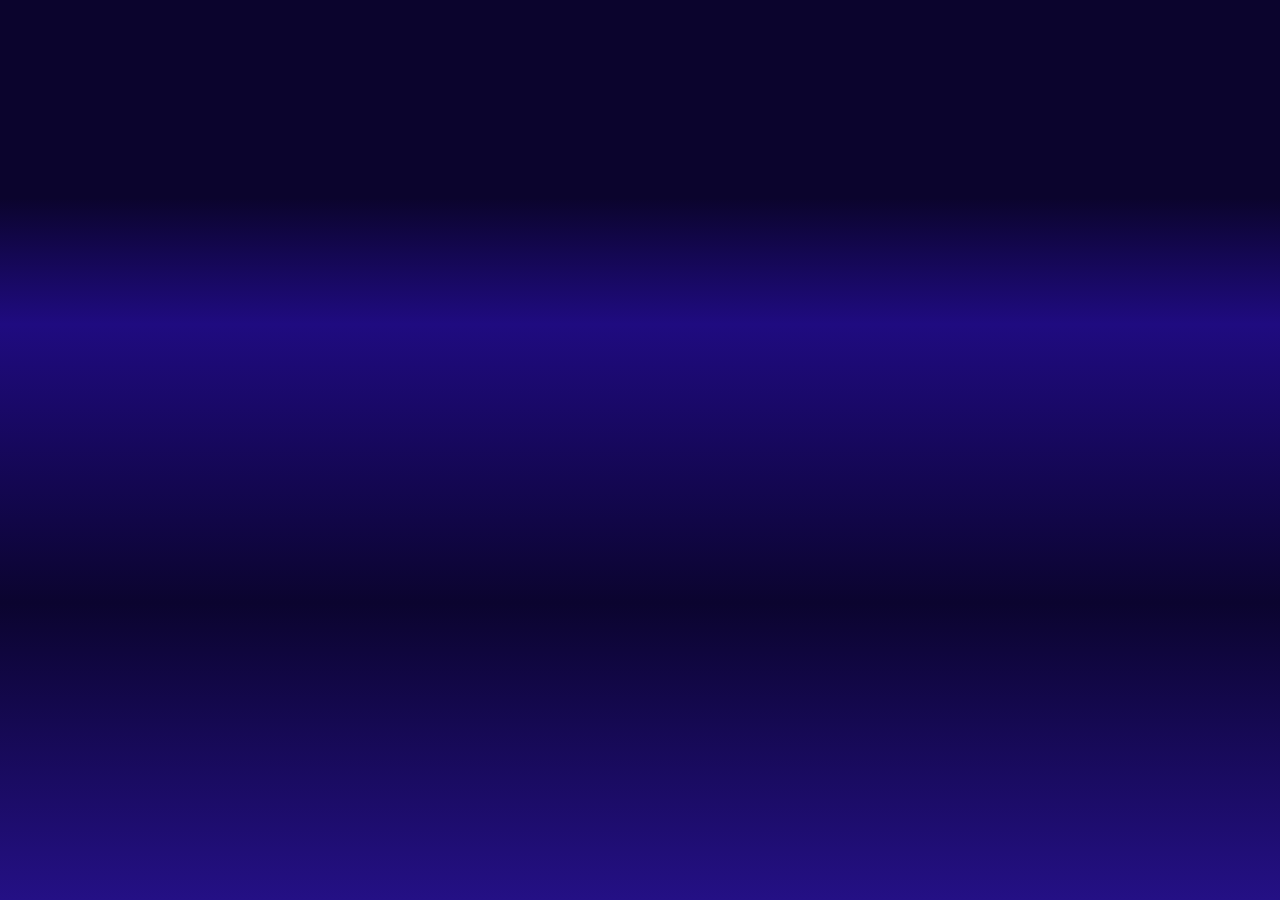
==== legal-notice.html @ b8cb549c "first commit" ====
<!DOCTYPE html>
<html lang="de">
<head>
    <meta charset="UTF-8">
    <meta name="viewport" content="width=device-width, initial-scale=1.0">
    <title>Legal Notice</title>
    <link rel="icon" type="image/x-icon" href="./img/taco.webp">
    <link rel="stylesheet" href="style.css" />
</head>
<body>
    
</body>
</html>
---- style.css ----
* {
    margin: 0;
    box-sizing: border-box;
    scroll-behavior: smooth;
}

button {
    cursor: pointer;
}

body {
    background: linear-gradient(to bottom,
            #0B042D 22%,
            #1F0B80 36%,
            #0B042F 67%,
            #241085 100%);
    min-height: 100vh;
}

.page-container {
    max-width: 1520px;
    margin: 0 auto;
    padding: 0 40px;
}

header {
    margin-top: 20px;
    height: 92px;
    width: 100%;
    display: flex;
    align-items: center;
    font-family: "Roboto Mono", monospace;
    position: relative;
}

.link {
    color: #E15544;
    text-decoration: none;
    font-size: 22px;

}

.logo {
    color: #E15544;
    font-size: 34px;
    display: flex;
    font-family: "Press Start 2P", monospace;
}

.nav-links {
    display: flex;
    gap: 50px;
    margin-left: 60px;
}

.lang-btn {
    color: #E15544;
    border-radius: 6px;
    padding: 4px 10px;
    cursor: pointer;
    display: flex;
    align-items: center;
    gap: 5px;
    flex-shrink: 0;
    margin-left: auto;
    margin-right: 100px;
    font-family: "Roboto Mono", monospace;
    font-size: 18px;
}

.skills-section {
    height: 460px;

}

.skills-grid {
    display: grid;
    grid-template-columns: repeat(6, min-content);
    justify-content: center;
    gap: 50px;
    padding-top: 40px;
}

.skill-item img {
    width: 92px;
    height: 92px;
    object-fit: contain;
}

.headline_skills {
    color: #E15544;
    font-size: 46px;
    padding-top: 10px;
    font-family: "Roboto Mono", monospace;
    margin-left: 100px;
}

.me {
    height: 620px;
    position: relative;
}

.contact_me_tab {
    position: absolute;
    left: 100px;
    top: 140px;
    writing-mode: vertical-rl;
    transform: rotate(180deg);
    color: #E15544;
    text-decoration: none;
    text-transform: uppercase;
    border: 1px solid #3DCFB6;
    padding: 18px 12px;
    font-family: "Roboto Mono", monospace;
    letter-spacing: 4px;
    font-size: 16px;
}

.scroll_arrow {
    position: absolute;
    left: 50%;
    top: 280px;
    transform: translateX(-50%);
    cursor: pointer;
}

.scroll_arrow img {
    width: 22px;
    height: 50px;
    display: block;
}

.me_txt {
    color: #3DCFB6;
    font-size: 40px;
}

.me_text_group {
    position: absolute;
    left: 90px;
    bottom: 30px;
    display: flex;
    flex-direction: column;
    font-family: "Roboto Mono", monospace;
}

h1 {
    color: #3DCFB6;
    font-size: 90px;
}

.felix_png {
    position: absolute;
    right: 50px;
    bottom: 0;
    height: 554px;
    width: 539px;
    object-fit: cover;
    border-radius: 5px;
}


.why_me {
    margin-top: 100px;
    width: 100%;
    display: flex;
    align-items: flex-start;
    justify-content: space-between;
    gap: 60px;
}

.why_me_content {
    max-width: 900px;
    display: flex;
    flex-direction: column;
    align-items: flex-end;
    padding-top: 50px;
    padding-right: 104px;
}

.why_me_headlin {
    color: #E15544;
    font-family: "Roboto Mono", monospace;
    font-size: 62px;
    font-weight: 700;
}

.why_me_txt {
    color: #3DCFB6;
    font-family: "Roboto Mono", monospace;
    font-size: 22px;
    line-height: 1.6;
    margin-top: 20px;
    max-width: 760px;
    text-align: right;
}

.felix_png_about_me {
    height: 420px;
    width: 420px;
    object-fit: cover;
    border-radius: 5px;
}

.i_am_section {
    display: flex;
    align-items: flex-start;
    gap: 60px;
    padding-top: 40px;
    padding-left: 20px;
}

.i_am {
    color: #E15544;
    font-family: "Roboto Mono", monospace;
    font-size: 78px;
    font-weight: bold;
    line-height: 1;
    padding-top: 10px;
    white-space: nowrap;
    flex-shrink: 0;
}

.i_am_items {
    display: grid;
    grid-template-columns: auto auto;
    grid-template-areas:
        "location relocate"
        "arrow-down arrow-up"
        "remote arrow-end";
    column-gap: 40px;
    row-gap: 8px;
    align-items: start;
}

.i_am_location {
    grid-area: location;
    color: #3DCFB6;
    font-family: "Roboto Mono", monospace;
    font-size: 20px;
    display: flex;
    align-items: center;
    gap: 12px;
}

.i_am_location img {
    height: 46px;
    width: auto;
}

.i_am_relocate {
    grid-area: relocate;
    color: #3DCFB6;
    font-family: "Roboto Mono", monospace;
    font-size: 20px;
    display: flex;
    align-items: center;
    gap: 12px;
    padding: 110px 0 0 0;
}

.i_am_relocate img {
    height: 46px;
    width: auto;
}

.i_am_arrow_down {
    grid-area: arrow-down;
}

.i_am_arrow_down img {
    height: 90px;
    width: auto;
    padding: 0 20px 5px 20px;
}

.i_am_arrow_up {
    grid-area: arrow-up;
}

.i_am_arrow_up img {
    height: 90px;
    width: auto;
    padding-left: 150px;
}

.i_am_remote {
    grid-area: remote;
    color: #3DCFB6;
    font-family: "Roboto Mono", monospace;
    font-size: 20px;
    display: flex;
    align-items: center;
    gap: 12px;
}

.i_am_remote img {
    height: 46px;
    width: auto;
    padding: 0 0 0 80px;
}

.i_am_arrow_end {
    grid-area: arrow-end;
}

.i_am_arrow_end img {
    height: 90px;
    width: auto;

}

.let_us_talk_btn {
    height: 64px;
    width: 175px;
    margin-right: -60px;
    margin-top: -50px;
    background-color: #00F4BF;
    border: none;
    font-family: "Roboto Mono", monospace;
    font-size: 18px;
    cursor: pointer;
    transition-duration: 0.4s;
}

.let_us_talk_btn:hover {
    color: #E15544;
}

.headline_myProjects {
    color: #E15544;
    font-size: 46px;
    padding-top: 10px;
    font-family: "Roboto Mono", monospace;
    display: flex;
    justify-content: center;
}

.Pollo_Loco {
    display: grid;
    grid-template-columns: 1fr 1fr;
    margin-top: 100px;
    margin-bottom: 200px;
}

.Pollo_Loco_img {
    width: 650px;
    height: 410px;
}

.headline_elPolloLoco {
    color: #3DCFB6;
    font-family: "Roboto Mono", monospace;
    font-size: 46px;
}

.Project_Languages {
    color: #3DCFB6;
    font-family: "Roboto Mono", monospace;
    font-size: 17px;
    padding: 10px 0 0 0px;
}

.Project_Description {
    color: #3DCFB6;
    font-family: "Roboto Mono", monospace;
    font-size: 17px;
    padding: 10px 0 0 0px;
}

.Github_Button {
    height: 56px;
    width: 135px;
    margin-top: 50px;
    background-color: transparent;
    color: #E15544;
    font-size: 20px;
    border-color: white;
}

.LiveTest_Button {
    height: 56px;
    width: 170px;
    background-color: #00F4BF;
    color: black;
    font-size: 20px;
    border: none;
    margin-left: 20px;
}

.Join_img {
    width: 650px;
    height: 410px;
}

.testimonials {
    margin-bottom: 150px;
}

.headline_testimonials {
    color: #E15544;
    font-family: "Roboto Mono", monospace;
    font-size: 32px;
    font-weight: 700;
}

.testimonials_row {
    display: grid;
    grid-template-columns: auto 1fr 1fr 1fr;
    gap: 60px;
    margin-top: 60px;
}

.testimonials_arrow {
    width: 90px;
    height: auto;
    align-self: start;
}

.testimonial_name {
    color: #E15544;
    font-family: "Roboto Mono", monospace;
    font-size: 30px;
    font-weight: 700;
}

.testimonial_project {
    color: #3DCFB6;
    font-family: "Roboto Mono", monospace;
    font-size: 20px;
    padding-top: 6px;
}

.testimonial_text {
    color: #3DCFB6;
    font-family: "Roboto Mono", monospace;
    font-size: 20px;

}



.headline_contact {
    color: #E15544;
    font-size: 46px;
    font-family: "Roboto Mono", monospace;
}

.contact_arrow {
    height: 38px;
    width: auto;
    margin-left: 24px;
    vertical-align: middle;
}

.contact_information {
    display: grid;
    grid-template-columns: 1fr 1fr auto;
    gap: 40px;
    margin-top: 30px;
}

.contact_left {
    display: flex;
    flex-direction: column;
    gap: 32px;
    max-width: 540px;
}

.contact_right {
    display: flex;
    flex-direction: column;
    gap: 20px;
}

.contact_interest {
    color: #3DCFB6;
    font-family: "Roboto Mono", monospace;
    font-size: 17px;
    text-align: justify;
}

.contact_detail_row {
    display: flex;
    align-items: center;
    gap: 16px;
}

.email {
    color: #3DCFB6;
    font-family: "Roboto Mono", monospace;
    font-size: 17px;
}

.contact_detail_row img {
    height: 24px;
    width: auto;
}

.contact_input_yourMessage {
    background-color: transparent;
    border: 1px solid #00F4BF;
    color: #02F4BF;
    width: 100%;
    height: 155px;
    padding: 12px 16px;
    font-size: 16px;
    font-family: "Roboto Mono", monospace;
    resize: none;
    box-sizing: border-box;
}

.contact_input_name {
    background-color: transparent;
    border: 1px solid #00F4BF;
    color: #02F4BF;
    width: 100%;
    height: 60px;
    padding: 0 16px;
    font-size: 16px;
    font-family: "Roboto Mono", monospace;
    box-sizing: border-box;
}

.contact_input_name::placeholder,
.contact_input_yourMessage::placeholder {
    color: #3DCFB6;
    opacity: 0.7;
}

.checkbox__row {
    display: flex;
    align-items: flex-start;
    gap: 12px;
}

.checkbox {
    accent-color: #E15544;
    background-color: transparent;
    margin-top: 3px;
}

.lable_privacy_policy {
    color: white;
    font-family: "Roboto Mono", monospace;
    font-size: 14px;
}

.contact_Send_btn {
    width: 112px;
    height: 56px;
    align-self: flex-end;
    background-color: transparent;
    color: #b8b8b8;
    border: 1px solid #b8b8b8;
    font-size: 18px;
    font-family: "Roboto Mono", monospace;
    cursor: pointer;
}

.arrow_up {
    align-self: flex-start;
    margin-left: 20px;
}

.arrow_up img {
    height: 60px;
    width: auto;
}

footer {
    width: 100%;
    display: flex;
    justify-content: space-between;
    align-items: center;
    padding: 60px 0px;
    font-family: "Roboto Mono", monospace;
}

.footer_logo {
    display: flex;
    flex-direction: column;
    align-items: center;
    gap: 8px;
}

.footer_logo_subtitle {
    color: #E15544;
    font-size: 12px;
}

.footer_center {
    display: flex;
    flex-direction: column;
    align-items: center;
    gap: 12px;
}

.footer_copyright {
    color: #E15544;
    font-size: 22px;
}

.social_links {
    display: flex;
    align-items: center;
    gap: 20px;
}

.social_links_btn {
    height: 34px;
    width: 34px;
}

.social_links_btn img {
    height: 34px;
    width: 34px;
}

.legal_information {
    display: flex;
    gap: 40px;
}

.legal_information_link {
    text-decoration: none;
    color: #E15544;
    font-family: "Roboto Mono", monospace;
    font-size: 14px;
}

@media (min-width: 1440px) {
    .me {
        height: 90vh;
        min-height: 750px;
    }

    .me_text_group {
        bottom: auto;
        top: 80px;
        left: 100px;
    }

    .contact_me_tab {
        writing-mode: horizontal-tb;
        left: 42%;
        top: 340px;
        transform: translateX(-50%);
        padding: 10px 18px;
    }

    .scroll_arrow {
        left: 42%;
        top: 420px;
        transform: translateX(-50%);
    }

    .felix_png {
        right: 120px;
        height: 62vh;
        width: auto;
        aspect-ratio: 539 / 554;
    }
}

@media (max-width: 1439px) {
    header {
        margin-top: 20px;
        width: 90%;
        display: flex;
        align-items: center;
        font-family: "Roboto Mono", monospace;
        position: relative;
    }

    .link {
        color: #E15544;
        text-decoration: none;
        font-size: 22px;

    }

    .logo {
        color: #E15544;
        font-size: 34px;
        display: flex;
        font-family: "Press Start 2P", monospace;
    }

    .nav-links {
        display: flex;
        gap: 50px;
        margin-left: 60px;
    }

    .lang-btn {
        color: #E15544;
        border-radius: 6px;
        padding: 4px 10px;
        cursor: pointer;
        display: flex;
        align-items: center;
        gap: 5px;
        flex-shrink: 0;
        margin-left: auto;
        margin-right: 100px;
        font-family: "Roboto Mono", monospace;
        font-size: 18px;
    }

    .felix_png {
        position: absolute;
        right: 200px;
        bottom: 40px;
        height: 520px;
        width: 460px;
        object-fit: cover;
        border-radius: 5px;
    }

    h1 {
        color: #3DCFB6;
        font-size: 70px;
    }

    .me_txt {
        color: #3DCFB6;
        font-size: 30px;
    }

    .contact_me_tab {
        letter-spacing: 2px;
        font-size: 12px;
    }

    .scroll_arrow img {
        width: 22px;
        height: 50px;
        display: block;
    }

    .why_me_txt {
        color: #3DCFB6;
        font-family: "Roboto Mono", monospace;
        font-size: 18px;
        line-height: 1.4;
        margin-top: 20px;
        max-width: 760px;
        text-align: right;
        padding-right: 165px;
    }

    .felix_png_about_me {
        height: 360px;
        width: 349px;

    }

    .why_me_headlin {
        color: #E15544;
        font-family: "Roboto Mono", monospace;
        font-size: 50px;
        font-weight: 700;
        margin-right: 160px;
    }

    .i_am {
        color: #E15544;
        font-family: "Roboto Mono", monospace;
        font-size: 50px;
        font-weight: bold;
        line-height: 1;
        padding-top: 10px;
        white-space: nowrap;
        flex-shrink: 0;
    }

    .i_am_remote img,
    .i_am_relocate img,
    .i_am_location img {
        height: 35px;
        width: auto;
    }

    .i_am_location {
        grid-area: location;
        color: #3DCFB6;
        font-family: "Roboto Mono", monospace;
        font-size: 16px;
        display: flex;
        align-items: center;
        gap: 12px;
    }

    .i_am_relocate {
        grid-area: relocate;
        color: #3DCFB6;
        font-family: "Roboto Mono", monospace;
        font-size: 16px;
        display: flex;
        align-items: center;
        gap: 12px;
        padding: 101px 169px 0 0;
    }

    .i_am_remote {
        grid-area: remote;
        color: #3DCFB6;
        font-family: "Roboto Mono", monospace;
        font-size: 16px;
        display: flex;
        align-items: center;
        gap: 12px;
        margin-right: 20px;
    }

    .i_am_arrow_down img {
        height: 70px;
        width: auto;

    }

    .i_am_arrow_up img {
        height: 70px;
        width: auto;
        padding-left: 120px;
    }

    .i_am_arrow_end img {
        height: 60px;
        width: auto;
        margin-bottom: 30px;
    }

    .let_us_talk_btn {
        height: 46px;
        width: 131px;
        margin-right: -60px;
        margin-top: -48px;
        background-color: #00F4BF;
        border: none;
        font-family: "Roboto Mono", monospace;
        font-size: 14px;
        cursor: pointer;
        transition-duration: 0.4s;
    }

    .let_us_talk_btn {
        height: 46px;
        width: 131px;
        margin-right: 95px;
        margin-top: -26px;
        background-color: #00F4BF;
        border: none;
        font-family: "Roboto Mono", monospace;
        font-size: 14px;
        cursor: pointer;
        transition-duration: 0.4s;
    }

    .i_am_items {
        display: grid;
        grid-template-columns: auto auto;
        grid-template-areas: "location relocate" "arrow-down arrow-up" "remote arrow-end";
        column-gap: 4px;
        row-gap: 0px;
        align-items: start;
    }

    .skills-grid {
        display: grid;
        grid-template-columns: repeat(6, min-content);
        justify-content: center;
        gap: 38px;
        padding-top: 40px;
    }

    .Join_img,
    .Pollo_Loco_img {
        width: 580px;
        height: 370px;
    }

    .headline_elPolloLoco {
        color: #3DCFB6;
        font-family: "Roboto Mono", monospace;
        font-size: 37px;
    }

    .Project_Languages {
        color: #3DCFB6;
        font-family: "Roboto Mono", monospace;
        font-size: 15px;
        padding: 10px 0 0 0px;
    }

    .Project_Description {
        color: #3DCFB6;
        font-family: "Roboto Mono", monospace;
        font-size: 14px;
        padding: 10px 0 0 0px;
    }

    .Github_Button {
        height: 44px;
        width: 100px;
        margin-top: 50px;
        background-color: transparent;
        color: #E15544;
        font-size: 14px;
        border-color: white;
    }

    .LiveTest_Button {
        height: 44px;
        width: 100px;
        background-color: #00F4BF;
        color: black;
        font-size: 14px;
        border: none;
        margin-left: 20px;
    }

    .headline_testimonials {
        font-size: 29px;

    }

    .testimonials_arrow {
        width: 60px;
    }

    .testimonial_name {
        font-size: 25px;
    }

    .testimonial_project {
        font-size: 16px;
    }

    .testimonial_text {
        font-size: 15px;
    }

    .testimonials_row {
        margin-right: 95px;
        gap: 15px;
    }

}

@media (max-width: 1360px) {
    .felix_png_about_me {
        width: clamp(240px, 27vw, 349px);
        height: auto;
        aspect-ratio: 349 / 360;
    }

    .why_me {
        gap: 40px;
    }

    .why_me_content {
        padding-right: 40px;
    }

    .why_me_headlin {
        margin-right: 0;
        font-size: 44px;
    }

    .why_me_txt {
        padding-right: 0;
        max-width: 560px;
    }

    .i_am {
        font-size: 40px;
    }

    .i_am_section {
        gap: 30px;
        padding-left: 0;
    }

    .i_am_relocate {
        padding: 80px 0 0 0;
    }

    .i_am_arrow_up img {
        padding-left: 60px;
    }

    .i_am_remote img {
        padding: 0 0 0 40px;
    }

    .let_us_talk_btn {
        margin-right: 0;
    }
}

@media (max-width: 1100px) {
    header {
        width: 100%;
    }

    .logo {
        font-size: 26px;
    }

    .link {
        font-size: 18px;
        white-space: nowrap;
    }

    .nav-links {
        gap: 24px;
        margin-left: 30px;
    }

    .lang-btn {
        margin-right: 0;
    }

    .me_text_group {
        left: 40px;
    }

    h1 {
        font-size: 48px;
    }

    .me_txt {
        font-size: 24px;
    }

    .felix_png {
        right: 40px;
        width: clamp(280px, 40vw, 440px);
        height: auto;
        aspect-ratio: 460 / 520;
    }

    .Pollo_Loco {
        grid-template-columns: minmax(0, 1fr) minmax(0, 1fr);
        column-gap: 30px;
        align-items: center;
    }

    .Join_img,
    .Pollo_Loco_img {
        width: 100%;
        max-width: 580px;
        height: auto;
        aspect-ratio: 580 / 370;
        object-fit: cover;
    }

    .Project_Description br {
        display: none;
    }
}

@media (max-width: 980px) {
    .why_me {
        flex-direction: column;
        align-items: center;
        gap: 50px;
    }

    .why_me_content {
        max-width: 100%;
        align-items: center;
        padding-right: 0;
    }

    .why_me_txt {
        text-align: center;
    }

    .let_us_talk_btn {
        margin-top: 10px;
        margin-right: 0;
    }
}

.burger_btn {
    display: none;
    flex-direction: column;
    gap: 7px;
    background: none;
    border: none;
    padding: 8px;
    cursor: pointer;
}

.burger_btn span {
    display: block;
    width: 34px;
    height: 3px;
    background-color: #E15544;
}

.mobile_menu {
    display: none;
    position: fixed;
    inset: 0;
    z-index: 100;
    background: linear-gradient(to bottom, #0B042D, #241085);
    flex-direction: column;
    align-items: center;
    justify-content: center;
}

.mobile_menu.open {
    display: flex;
}

.mobile_menu_close {
    position: absolute;
    top: 20px;
    right: 24px;
    background: none;
    border: none;
    color: #E15544;
    font-size: 52px;
    font-weight: 100;
    line-height: 1;
    font-family: "Roboto Mono", monospace;
    cursor: pointer;
}

.mobile_nav_links {
    display: flex;
    flex-direction: column;
    align-items: center;
    gap: 48px;
    font-family: "Roboto Mono", monospace;
}

.mobile_link {
    color: #E15544;
    text-decoration: none;
    font-size: 24px;
}

.mobile_lang {
    margin: 0;
    font-size: 22px;
}

@media (min-width: 769px) {
    .mobile_menu.open {
        display: none;
    }
}

@media (max-width: 768px) {
    .page-container {
        padding: 0 20px;
    }

    header {
        width: 100%;
        height: 64px;
        margin-top: 10px;
        justify-content: space-between;
    }

    .logo {
        font-size: 26px;
    }

    .nav-links,
    header .lang-btn {
        display: none;
    }

    .burger_btn {
        display: flex;
    }

    .me {
        height: auto;
        display: flex;
        flex-direction: column;
        align-items: center;
        padding-top: 10px;
    }

    .contact_me_tab,
    .scroll_arrow {
        display: none;
    }

    .felix_png {
        order: -1;
        position: static;
        width: 100%;
        max-width: 380px;
        height: auto;
    }

    .me_text_group {
        position: static;
        align-items: center;
        text-align: center;
        margin-top: 28px;
    }

    .me_txt {
        font-size: 22px;
        text-transform: uppercase;
        letter-spacing: 2px;
    }

    h1 {
        font-size: 42px;
    }

    .why_me {
        margin-top: 70px;
        flex-direction: column;
        gap: 0;
    }

    .felix_png_about_me {
        display: none;
    }

    .why_me_content {
        max-width: 100%;
        align-items: center;
        padding: 0;
    }

    .why_me_headlin {
        margin: 0;
        font-size: 34px;
    }

    .why_me_txt {
        font-size: 15px;
        text-align: center;
        padding: 0;
        margin-top: 16px;
    }

    .i_am_section {
        flex-direction: column;
        align-items: center;
        gap: 28px;
        padding: 115px 0 0 0;
        position: relative;
        width: 100%;
    }

    .i_am {
        font-size: 30px;
        padding: 0;
    }

    .i_am_items {
        display: flex;
        flex-direction: column;
        align-items: center;
        gap: 28px;
    }

    .i_am_items br {
        display: none;
    }

    .i_am_arrow_up {
        display: none;
    }

    .i_am_arrow_down {
        position: absolute;
        top: 0;
        left: 5%;
    }

    .i_am_arrow_down img {
        height: 75px;
        padding: 0;
    }

    .i_am_location,
    .i_am_relocate,
    .i_am_remote {
        font-size: 16px;
        padding: 0;
        margin: 0;
    }

    .i_am_remote img {
        padding: 0;
    }

    .i_am_arrow_end {
        position: absolute;
        right: 8%;
        bottom: -95px;
    }

    .i_am_arrow_end img {
        height: 65px;
        transform: scaleY(-1);
    }

    .let_us_talk_btn {
        margin: 125px 0 0 0;
        height: 54px;
        width: 160px;
        font-size: 16px;
    }

    .skills-section {
        height: auto;
        padding: 40px 0 20px 0;
    }

    .headline_skills {
        margin-left: 0;
        text-align: center;
        font-size: 34px;
    }

    .skills-grid {
        grid-template-columns: repeat(3, min-content);
        gap: 30px;
        padding-top: 32px;
    }

    .skill-item img {
        width: 76px;
        height: 76px;
    }

    .headline_myProjects {
        font-size: 34px;
        padding-top: 40px;
    }

    .Pollo_Loco {
        display: flex;
        flex-direction: column;
        align-items: center;
        text-align: center;
        margin-top: 60px;
        margin-bottom: 80px;
    }

    .Pollo_Loco>div,
    .Join_Info {
        display: contents;
    }

    .headline_elPolloLoco {
        order: 1;
        font-size: 30px;
    }

    .Project_Languages {
        order: 2;
        font-size: 15px;
    }

    .Project_Description {
        order: 3;
        font-size: 14px;
    }

    .Project_Description br {
        display: none;
    }

    .Pollo_Loco_img,
    .Join_img {
        order: 4;
        width: 100%;
        height: auto;
        margin-top: 24px;
    }

    .project_buttons {
        order: 5;
        display: flex;
        justify-content: center;
        gap: 20px;
        margin-top: 28px;
    }

    .Github_Button {
        margin-top: 0;
    }

    .LiveTest_Button {
        margin-left: 0;
    }

    .testimonials {
        margin-bottom: 100px;
    }

    .headline_testimonials {
        font-size: 22px;
        text-align: center;
    }

    .testimonials_row {
        display: flex;
        overflow-x: auto;
        gap: 20px;
        margin-top: 40px;
        padding-bottom: 16px;
    }

    .testimonials_arrow {
        display: none;
    }

    .testimonial {
        flex: 0 0 auto;
        width: 260px;
        border: 1px solid #E15544;
        border-radius: 4px;
        padding: 20px 16px;
        text-align: center;
    }

    .testimonial_name {
        font-size: 22px;
    }

    .testimonial_project {
        font-size: 16px;
    }

    .testimonial_text {
        font-size: 15px;
        padding-top: 12px;
    }

    .headline_contact {
        display: block;
        text-align: center;
        font-size: 34px;
    }

    .contact_arrow {
        display: none;
    }

    .contact_information {
        display: flex;
        flex-direction: column;
        gap: 24px;
        margin-top: 24px;
    }

    .contact_left,
    .contact_right {
        display: contents;
    }

    .contact_interest {
        order: 1;
        text-align: center;
    }

    .contact_input_name {
        order: 2;
    }

    .contact_input_yourMessage {
        order: 3;
    }

    .checkbox__row {
        order: 4;
        justify-content: center;
    }

    .contact_Send_btn {
        order: 5;
        align-self: center;
    }

    .arrow_up {
        order: 6;
        align-self: flex-end;
        margin-left: 0;
    }

    .contact_detail_row {
        order: 7;
        flex-direction: column;
        gap: 10px;
    }

    footer {
        flex-direction: column;
        gap: 36px;
        padding: 20px 0 50px 0;
    }

    .social_links {
        order: 1;
    }

    .footer_logo {
        order: 2;
    }

    .footer_center {
        order: 3;
    }

    .footer_copyright {
        font-size: 18px;
    }

    .legal_information {
        flex-direction: column;
        align-items: center;
        gap: 10px;
    }
}
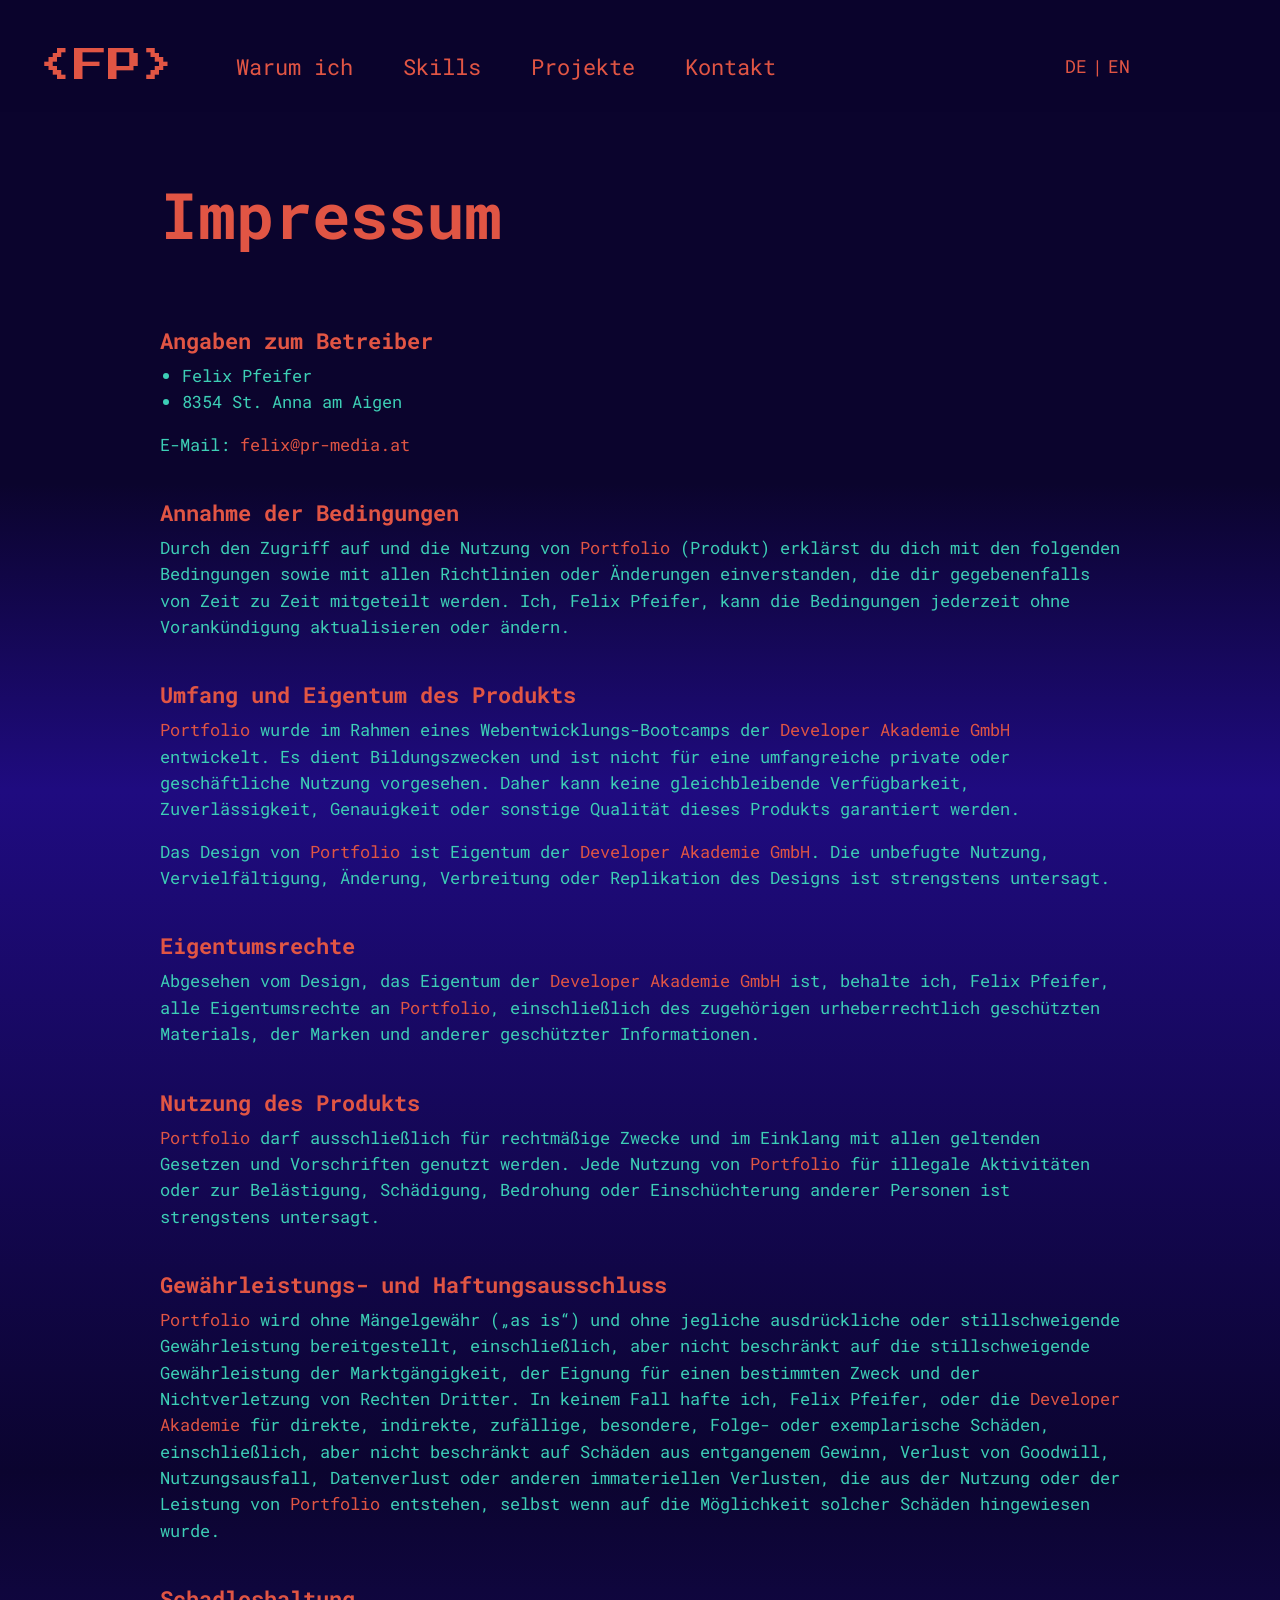
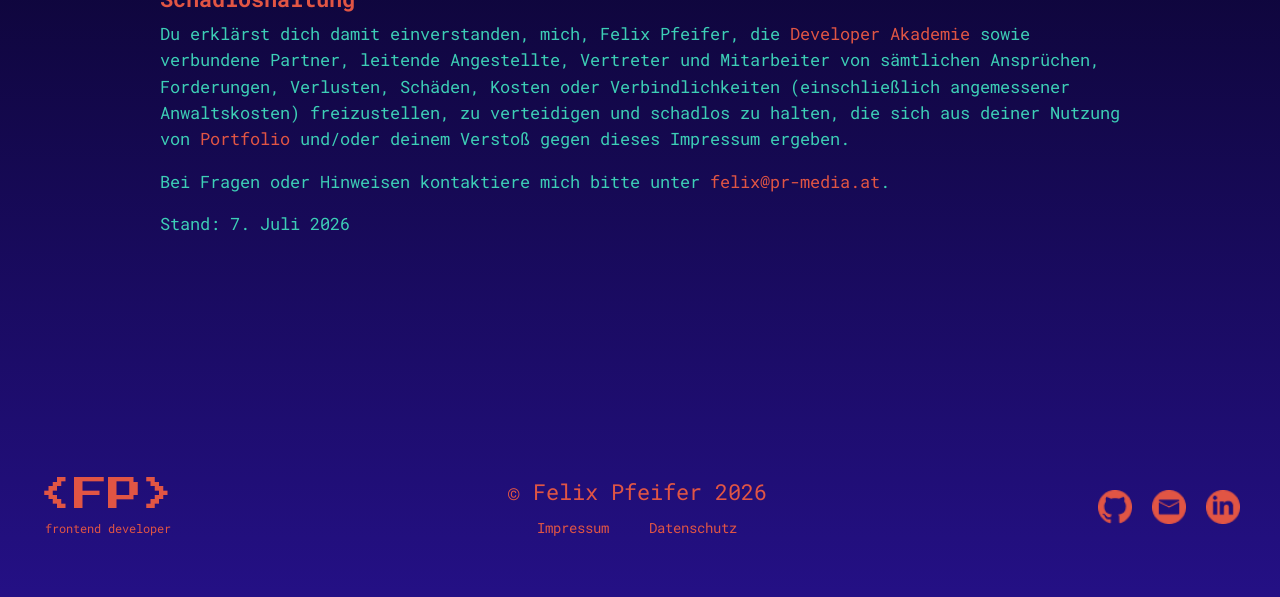
==== commit 80250c23: "Add legal notice and privacy policy content; update images and enhance styling" ====
--- a/legal-notice.html
+++ b/legal-notice.html
@@ -1,13 +1,168 @@
-<!DOCTYPE html>
+<!doctype html>
 <html lang="de">
+
 <head>
-    <meta charset="UTF-8">
-    <meta name="viewport" content="width=device-width, initial-scale=1.0">
-    <title>Legal Notice</title>
-    <link rel="icon" type="image/x-icon" href="./img/taco.webp">
+    <meta charset="UTF-8" />
+    <meta name="viewport" content="width=device-width, initial-scale=1.0" />
+    <title>Felix Pfeifer</title>
+    <link rel="icon" type="image/x-icon" href="./images/Favicon.png" />
     <link rel="stylesheet" href="style.css" />
+    <link rel="preconnect" href="https://fonts.googleapis.com" />
+    <link rel="preconnect" href="https://fonts.gstatic.com" crossorigin />
+    <link
+        href="https://fonts.googleapis.com/css2?family=Archivo:ital,wght@0,100..900;1,100..900&family=Changa+One:ital@0;1&family=Inter:ital,opsz,wght@0,14..32,100..900;1,14..32,100..900&family=Open+Sans:ital,wght@0,300..800;1,300..800&family=Press+Start+2P&family=Raleway:ital,wght@0,100..900;1,100..900&family=Roboto+Mono:ital,wght@0,100..700;1,100..700&display=swap"
+        rel="stylesheet" />
+    <link href="https://fonts.googleapis.com/css2?family=Silkscreen&display=swap" rel="stylesheet" />
 </head>
 <body>
-    
+    <div class="page-container">
+        <header>
+        <div class="logo">
+            <span class="logo-bracket">&lt;</span>FP<span class="logo-bracket">&gt;</span>
+        </div>
+        <nav class="nav-links">
+            <a class="link" href="./index.html#why-me" data-i18n="nav.whyme">Warum ich</a>
+            <a class="link" href="./index.html#skills" data-i18n="nav.skills">Skills</a>
+            <a class="link" href="./index.html#projects" data-i18n="nav.projects">Projekte</a>
+            <a class="link" href="./index.html#contact" data-i18n="nav.contact">Kontakt</a>
+        </nav>
+        <div class="lang-btn" id="langToggle">
+            <span class="lang-opt lang-active" data-lang="de" onclick="window.setLang('de')">DE</span>
+            <span class="lang-sep">|</span>
+            <span class="lang-opt" data-lang="en" onclick="window.setLang('en')">EN</span>
+        </div>
+        <button class="burger_btn" id="burgerBtn" aria-label="Menü öffnen">
+            <span></span>
+            <span></span>
+            <span></span>
+        </button>
+    </header>
+
+    <div class="mobile_menu" id="mobileMenu">
+        <button class="mobile_menu_close" id="mobileMenuClose" aria-label="Menü schließen">&times;</button>
+        <nav class="mobile_nav_links">
+            <a class="mobile_link" href="./index.html#why-me" data-i18n="nav.whyme">Warum ich</a>
+            <a class="mobile_link" href="./index.html#skills" data-i18n="nav.skills">Skills</a>
+            <a class="mobile_link" href="./index.html#projects" data-i18n="nav.projects">Projekte</a>
+            <a class="mobile_link" href="./index.html#contact" data-i18n="nav.contact">Kontakt</a>
+            <div class="lang-btn mobile_lang">
+                <span class="lang-opt lang-active" data-lang="de" onclick="window.setLang('de')">DE</span>
+                <span class="lang-sep">|</span>
+                <span class="lang-opt" data-lang="en" onclick="window.setLang('en')">EN</span>
+            </div>
+        </nav>
+    </div>
+
+    <a class="back_arrow" href="./index.html" aria-label="Zurück zur Startseite">
+        <img src="./images/Arrow Back.png" alt="Zurück" />
+    </a>
+
+    <main class="legal_page">
+        <h1 class="legal_headline" data-i18n="legal.title">Impressum</h1>
+
+        <section class="legal_section">
+            <h2 data-i18n="legal.imprint.title">Angaben zum Betreiber</h2>
+            <ul class="legal_list">
+                <li>Felix Pfeifer</li>
+                <li>8354 St. Anna am Aigen</li>
+            </ul>
+            <p>E-Mail: <a href="mailto:felix@pr-media.at">felix@pr-media.at</a></p>
+        </section>
+
+        <section class="legal_section">
+            <h2 data-i18n="legal.acceptance.title">Annahme der Bedingungen</h2>
+            <p data-i18n-html="legal.acceptance.text">Durch den Zugriff auf und die Nutzung von
+                <span class="legal_highlight">Portfolio</span> (Produkt) erklärst du dich mit den folgenden
+                Bedingungen sowie mit allen Richtlinien oder Änderungen einverstanden, die dir gegebenenfalls
+                von Zeit zu Zeit mitgeteilt werden. Ich, Felix Pfeifer, kann die Bedingungen jederzeit ohne
+                Vorankündigung aktualisieren oder ändern.</p>
+        </section>
+
+        <section class="legal_section">
+            <h2 data-i18n="legal.scope.title">Umfang und Eigentum des Produkts</h2>
+            <p data-i18n-html="legal.scope.text1"><span class="legal_highlight">Portfolio</span> wurde im Rahmen
+                eines Webentwicklungs-Bootcamps der <span class="legal_highlight">Developer Akademie GmbH</span>
+                entwickelt. Es dient Bildungszwecken und ist nicht für eine umfangreiche private oder
+                geschäftliche Nutzung vorgesehen. Daher kann keine gleichbleibende Verfügbarkeit,
+                Zuverlässigkeit, Genauigkeit oder sonstige Qualität dieses Produkts garantiert werden.</p>
+            <p data-i18n-html="legal.scope.text2">Das Design von <span class="legal_highlight">Portfolio</span>
+                ist Eigentum der <span class="legal_highlight">Developer Akademie GmbH</span>. Die unbefugte
+                Nutzung, Vervielfältigung, Änderung, Verbreitung oder Replikation des Designs ist strengstens
+                untersagt.</p>
+        </section>
+
+        <section class="legal_section">
+            <h2 data-i18n="legal.rights.title">Eigentumsrechte</h2>
+            <p data-i18n-html="legal.rights.text">Abgesehen vom Design, das Eigentum der
+                <span class="legal_highlight">Developer Akademie GmbH</span> ist, behalte ich, Felix Pfeifer,
+                alle Eigentumsrechte an <span class="legal_highlight">Portfolio</span>, einschließlich des
+                zugehörigen urheberrechtlich geschützten Materials, der Marken und anderer geschützter
+                Informationen.</p>
+        </section>
+
+        <section class="legal_section">
+            <h2 data-i18n="legal.use.title">Nutzung des Produkts</h2>
+            <p data-i18n-html="legal.use.text"><span class="legal_highlight">Portfolio</span> darf ausschließlich
+                für rechtmäßige Zwecke und im Einklang mit allen geltenden Gesetzen und Vorschriften genutzt
+                werden. Jede Nutzung von <span class="legal_highlight">Portfolio</span> für illegale Aktivitäten
+                oder zur Belästigung, Schädigung, Bedrohung oder Einschüchterung anderer Personen ist
+                strengstens untersagt.</p>
+        </section>
+
+        <section class="legal_section">
+            <h2 data-i18n="legal.disclaimer.title">Gewährleistungs- und Haftungsausschluss</h2>
+            <p data-i18n-html="legal.disclaimer.text"><span class="legal_highlight">Portfolio</span> wird ohne
+                Mängelgewähr („as is“) und ohne jegliche ausdrückliche oder stillschweigende Gewährleistung
+                bereitgestellt, einschließlich, aber nicht beschränkt auf die stillschweigende Gewährleistung
+                der Marktgängigkeit, der Eignung für einen bestimmten Zweck und der Nichtverletzung von Rechten
+                Dritter. In keinem Fall hafte ich, Felix Pfeifer, oder die
+                <span class="legal_highlight">Developer Akademie</span> für direkte, indirekte, zufällige,
+                besondere, Folge- oder exemplarische Schäden, einschließlich, aber nicht beschränkt auf Schäden
+                aus entgangenem Gewinn, Verlust von Goodwill, Nutzungsausfall, Datenverlust oder anderen
+                immateriellen Verlusten, die aus der Nutzung oder der Leistung von
+                <span class="legal_highlight">Portfolio</span> entstehen, selbst wenn auf die Möglichkeit
+                solcher Schäden hingewiesen wurde.</p>
+        </section>
+
+        <section class="legal_section">
+            <h2 data-i18n="legal.indemnity.title">Schadloshaltung</h2>
+            <p data-i18n-html="legal.indemnity.text">Du erklärst dich damit einverstanden, mich, Felix Pfeifer,
+                die <span class="legal_highlight">Developer Akademie</span> sowie verbundene Partner, leitende
+                Angestellte, Vertreter und Mitarbeiter von sämtlichen Ansprüchen, Forderungen, Verlusten,
+                Schäden, Kosten oder Verbindlichkeiten (einschließlich angemessener Anwaltskosten) freizustellen,
+                zu verteidigen und schadlos zu halten, die sich aus deiner Nutzung von
+                <span class="legal_highlight">Portfolio</span> und/oder deinem Verstoß gegen dieses Impressum
+                ergeben.</p>
+            <p data-i18n-html="legal.contact.text">Bei Fragen oder Hinweisen kontaktiere mich bitte unter
+                <a href="mailto:felix@pr-media.at">felix@pr-media.at</a>.</p>
+            <p data-i18n="legal.date">Stand: 7. Juli 2026</p>
+        </section>
+    </main>
+
+    <footer>
+        <div class="footer_logo">
+            <div class="logo">
+                <span class="logo-bracket">&lt;</span>FP<span class="logo-bracket">&gt;</span>
+            </div>
+            <span class="footer_logo_subtitle">frontend developer</span>
+        </div>
+
+        <div class="footer_center">
+            <span class="footer_copyright">&copy; Felix Pfeifer 2026</span>
+            <div class="legal_information">
+                <a class="legal_information_link" href="./legal-notice.html" data-i18n="footer.legal">Legal notice</a>
+                <a class="legal_information_link" href="./privacy-policy.html" data-i18n="footer.privacy">privacy policy</a>
+            </div>
+        </div>
+
+        <div class="social_links">
+            <a class="social_links_btn" href="https://github.com/PfeiferFelix" target="_blank"><img src="./images/Github button.png" alt="GitHub" /></a>
+            <a class="social_links_btn" href="mailto:felix@pr-media.at"><img src="./images/Email button.png" alt="E-Mail" /></a>
+            <a class="social_links_btn" href="https://www.linkedin.com/feed/" target="_blank"><img src="./images/Linkedin button.png" alt="LinkedIn" /></a>
+        </div>
+    </footer>
+    </div>
+    <script src="i18n.js"></script>
+    <script src="script.js"></script>
 </body>
 </html>
--- a/style.css
+++ b/style.css
@@ -8,7 +8,12 @@
     cursor: pointer;
 }
 
+html {
+    scroll-padding-top: 120px;
+}
+
 body {
+    overflow-x: clip;
     background: linear-gradient(to bottom,
             #0B042D 22%,
             #1F0B80 36%,
@@ -24,13 +29,29 @@
 }
 
 header {
-    margin-top: 20px;
-    height: 92px;
+    position: sticky;
+    top: 0;
+    z-index: 50;
+    padding-top: 20px;
+    height: 112px;
     width: 100%;
     display: flex;
     align-items: center;
     font-family: "Roboto Mono", monospace;
-    position: relative;
+}
+
+header::before {
+    content: "";
+    position: absolute;
+    top: 0;
+    bottom: 0;
+    left: 50%;
+    transform: translateX(-50%);
+    width: 100vw;
+    background: rgba(11, 4, 45, 0.9);
+    backdrop-filter: blur(8px);
+    -webkit-backdrop-filter: blur(8px);
+    z-index: -1;
 }
 
 .link {
@@ -665,12 +686,7 @@
 
 @media (max-width: 1439px) {
     header {
-        margin-top: 20px;
-        width: 90%;
-        display: flex;
-        align-items: center;
-        font-family: "Roboto Mono", monospace;
-        position: relative;
+        width: 100%;
     }
 
     .link {
@@ -1157,14 +1173,18 @@
 }
 
 @media (max-width: 768px) {
+    html {
+        scroll-padding-top: 84px;
+    }
+
     .page-container {
         padding: 0 20px;
     }
 
     header {
         width: 100%;
-        height: 64px;
-        margin-top: 10px;
+        height: 74px;
+        padding-top: 10px;
         justify-content: space-between;
     }
 
@@ -1413,6 +1433,7 @@
     .testimonials_row {
         display: flex;
         overflow-x: auto;
+        margin-right: 0;
         gap: 20px;
         margin-top: 40px;
         padding-bottom: 16px;
@@ -1528,4 +1549,72 @@
         align-items: center;
         gap: 10px;
     }
-}+}
+.legal_page {
+    max-width: 1000px;
+    margin: 0 auto;
+    padding: 60px 20px 140px 20px;
+    font-family: "Roboto Mono", monospace;
+    color: #3DCFB6;
+}
+
+.legal_headline {
+    color: #E15544;
+    font-size: 64px;
+    margin-bottom: 70px;
+}
+
+.legal_section {
+    margin-bottom: 40px;
+}
+
+.legal_section h2 {
+    color: #E15544;
+    font-size: 22px;
+    margin-bottom: 8px;
+}
+
+.legal_section p {
+    font-size: 17px;
+    line-height: 1.55;
+    margin-bottom: 16px;
+}
+
+.legal_list {
+    list-style: disc;
+    padding-left: 22px;
+    margin-bottom: 16px;
+    font-size: 17px;
+    line-height: 1.55;
+}
+
+.legal_highlight {
+    color: #E15544;
+}
+
+.legal_page a {
+    color: #E15544;
+    text-decoration: none;
+}
+
+.back_arrow {
+    display: none;
+}
+
+@media (max-width: 768px) {
+    .legal_headline {
+        font-size: 40px;
+        margin-bottom: 40px;
+    }
+
+    .back_arrow {
+        display: flex;
+        justify-content: flex-end;
+        padding: 32px 8px 0 0;
+    }
+
+    .back_arrow img {
+        width: 48px;
+        height: auto;
+    }
+}
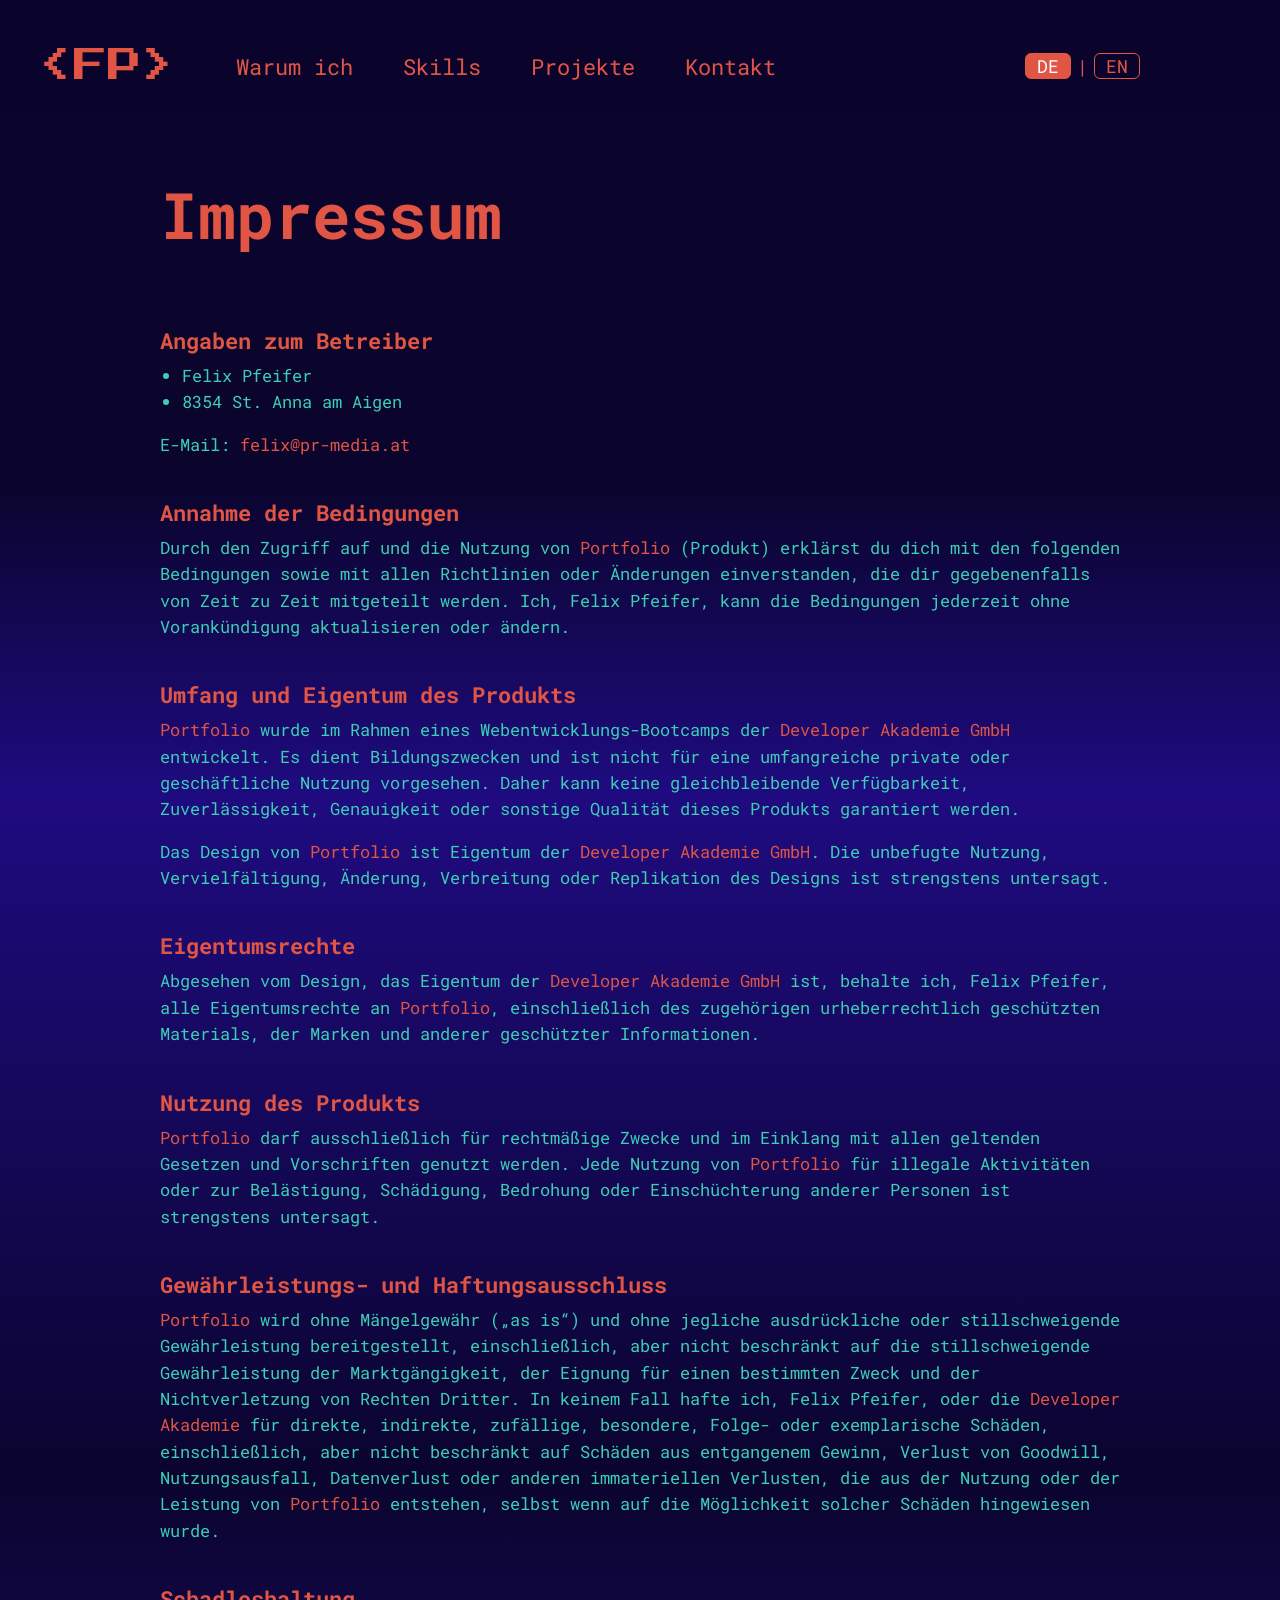
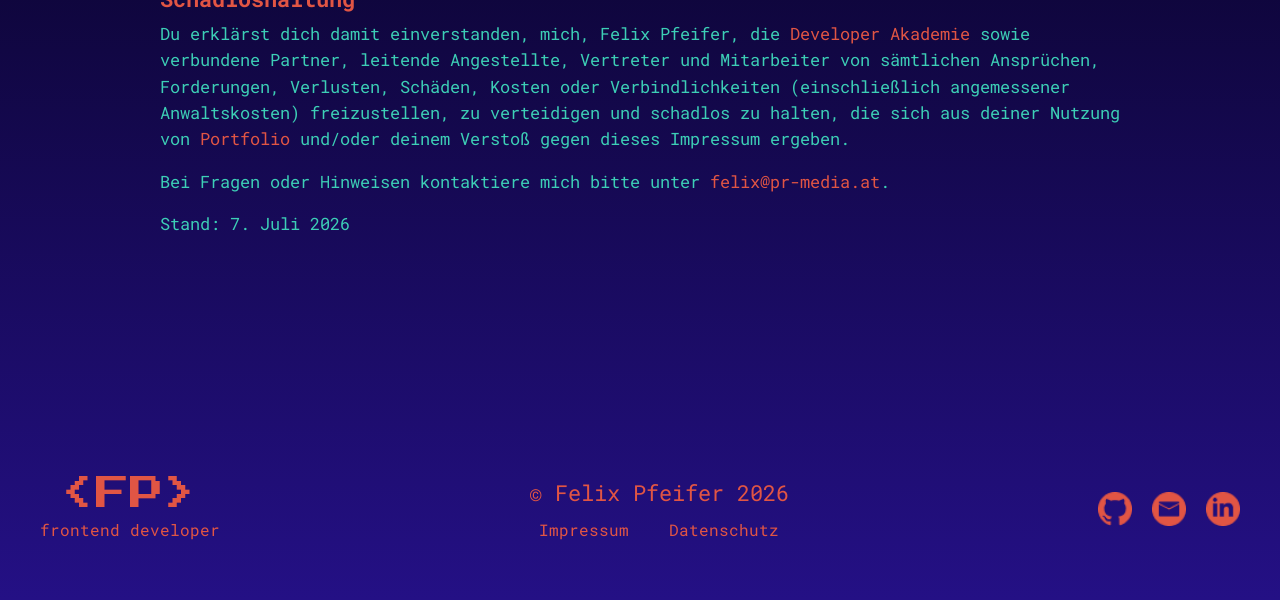
==== commit 56bcb60a: "Add portfolio content and enhance navigation; update styling for language buttons and legal pages" ====
--- a/legal-notice.html
+++ b/legal-notice.html
@@ -17,9 +17,9 @@
 <body>
     <div class="page-container">
         <header>
-        <div class="logo">
+        <a class="logo" href="./index.html" aria-label="Zur Startseite">
             <span class="logo-bracket">&lt;</span>FP<span class="logo-bracket">&gt;</span>
-        </div>
+        </a>
         <nav class="nav-links">
             <a class="link" href="./index.html#why-me" data-i18n="nav.whyme">Warum ich</a>
             <a class="link" href="./index.html#skills" data-i18n="nav.skills">Skills</a>
--- a/style.css
+++ b/style.css
@@ -66,6 +66,7 @@
     font-size: 34px;
     display: flex;
     font-family: "Press Start 2P", monospace;
+    text-decoration: none;
 }
 
 .nav-links {
@@ -76,12 +77,9 @@
 
 .lang-btn {
     color: #E15544;
-    border-radius: 6px;
-    padding: 4px 10px;
-    cursor: pointer;
     display: flex;
     align-items: center;
-    gap: 5px;
+    gap: 6px;
     flex-shrink: 0;
     margin-left: auto;
     margin-right: 100px;
@@ -89,6 +87,28 @@
     font-size: 18px;
 }
 
+.lang-opt {
+    cursor: pointer;
+    background: transparent;
+    border: 1px solid #E15544;
+    color: #E15544;
+    border-radius: 6px;
+    padding: 3px 11px;
+    font-family: inherit;
+    font-size: inherit;
+    line-height: 1;
+    transition: background 0.2s ease, color 0.2s ease;
+}
+
+.lang-opt:hover {
+    background: rgba(225, 85, 68, 0.12);
+}
+
+.lang-opt.lang-active {
+    background: #E15544;
+    color: #fff;
+}
+
 .skills-section {
     height: 460px;
 
@@ -96,16 +116,31 @@
 
 .skills-grid {
     display: grid;
-    grid-template-columns: repeat(6, min-content);
+    grid-template-columns: repeat(6, 112px);
     justify-content: center;
-    gap: 50px;
+    gap: 48px;
     padding-top: 40px;
 }
 
+.skill-item {
+    display: flex;
+    flex-direction: column;
+    align-items: center;
+    gap: 12px;
+}
+
 .skill-item img {
-    width: 92px;
-    height: 92px;
+    width: 68px;
+    height: 68px;
     object-fit: contain;
+}
+
+.skill-label {
+    color: #3DCFB6;
+    font-family: "Roboto Mono", monospace;
+    font-size: 18px;
+    text-align: center;
+    line-height: 1.2;
 }
 
 .headline_skills {
@@ -117,7 +152,7 @@
 }
 
 .me {
-    height: 620px;
+    min-height: calc(100vh - 112px);
     position: relative;
 }
 
@@ -184,8 +219,9 @@
 .why_me {
     margin-top: 100px;
     width: 100%;
-    display: flex;
-    align-items: flex-start;
+    min-height: calc(100vh - 112px);
+    display: flex;
+    align-items: stretch;
     justify-content: space-between;
     gap: 60px;
 }
@@ -197,6 +233,10 @@
     align-items: flex-end;
     padding-top: 50px;
     padding-right: 104px;
+}
+
+.why_me_content > a {
+    margin-top: 0;
 }
 
 .why_me_headlin {
@@ -221,6 +261,7 @@
     width: 420px;
     object-fit: cover;
     border-radius: 5px;
+    align-self: flex-start;
 }
 
 .i_am_section {
@@ -360,13 +401,18 @@
 .Pollo_Loco {
     display: grid;
     grid-template-columns: 1fr 1fr;
+    column-gap: 60px;
+    align-items: center;
     margin-top: 100px;
     margin-bottom: 200px;
 }
 
 .Pollo_Loco_img {
-    width: 650px;
-    height: 410px;
+    width: 100%;
+    max-width: 650px;
+    height: auto;
+    aspect-ratio: 650 / 410;
+    object-fit: cover;
 }
 
 .headline_elPolloLoco {
@@ -410,8 +456,11 @@
 }
 
 .Join_img {
-    width: 650px;
-    height: 410px;
+    width: 100%;
+    max-width: 650px;
+    height: auto;
+    aspect-ratio: 650 / 410;
+    object-fit: cover;
 }
 
 .testimonials {
@@ -564,7 +613,7 @@
 .lable_privacy_policy {
     color: white;
     font-family: "Roboto Mono", monospace;
-    font-size: 14px;
+    font-size: 16px;
 }
 
 .contact_Send_btn {
@@ -607,7 +656,7 @@
 
 .footer_logo_subtitle {
     color: #E15544;
-    font-size: 12px;
+    font-size: 16px;
 }
 
 .footer_center {
@@ -647,12 +696,12 @@
     text-decoration: none;
     color: #E15544;
     font-family: "Roboto Mono", monospace;
-    font-size: 14px;
+    font-size: 16px;
 }
 
 @media (min-width: 1440px) {
     .me {
-        height: 90vh;
+        height: calc(100vh - 112px);
         min-height: 750px;
     }
 
@@ -711,12 +760,9 @@
 
     .lang-btn {
         color: #E15544;
-        border-radius: 6px;
-        padding: 4px 10px;
-        cursor: pointer;
         display: flex;
         align-items: center;
-        gap: 5px;
+        gap: 6px;
         flex-shrink: 0;
         margin-left: auto;
         margin-right: 100px;
@@ -746,7 +792,7 @@
 
     .contact_me_tab {
         letter-spacing: 2px;
-        font-size: 12px;
+        font-size: 16px;
     }
 
     .scroll_arrow img {
@@ -846,6 +892,7 @@
         height: 60px;
         width: auto;
         margin-bottom: 30px;
+                margin: -16px;
     }
 
     .let_us_talk_btn {
@@ -856,7 +903,7 @@
         background-color: #00F4BF;
         border: none;
         font-family: "Roboto Mono", monospace;
-        font-size: 14px;
+        font-size: 16px;
         cursor: pointer;
         transition-duration: 0.4s;
     }
@@ -869,7 +916,7 @@
         background-color: #00F4BF;
         border: none;
         font-family: "Roboto Mono", monospace;
-        font-size: 14px;
+        font-size: 16px;
         cursor: pointer;
         transition-duration: 0.4s;
     }
@@ -885,16 +932,15 @@
 
     .skills-grid {
         display: grid;
-        grid-template-columns: repeat(6, min-content);
+        grid-template-columns: repeat(6, 104px);
         justify-content: center;
-        gap: 38px;
+        gap: 32px;
         padding-top: 40px;
     }
 
     .Join_img,
     .Pollo_Loco_img {
-        width: 580px;
-        height: 370px;
+        max-width: 580px;
     }
 
     .headline_elPolloLoco {
@@ -906,33 +952,33 @@
     .Project_Languages {
         color: #3DCFB6;
         font-family: "Roboto Mono", monospace;
-        font-size: 15px;
+        font-size: 16px;
         padding: 10px 0 0 0px;
     }
 
     .Project_Description {
         color: #3DCFB6;
         font-family: "Roboto Mono", monospace;
-        font-size: 14px;
+        font-size: 16px;
         padding: 10px 0 0 0px;
     }
 
     .Github_Button {
         height: 44px;
-        width: 100px;
+        width: 110px;
         margin-top: 50px;
         background-color: transparent;
         color: #E15544;
-        font-size: 14px;
+        font-size: 16px;
         border-color: white;
     }
 
     .LiveTest_Button {
         height: 44px;
-        width: 100px;
+        width: 120px;
         background-color: #00F4BF;
         color: black;
-        font-size: 14px;
+        font-size: 16px;
         border: none;
         margin-left: 20px;
     }
@@ -955,7 +1001,7 @@
     }
 
     .testimonial_text {
-        font-size: 15px;
+        font-size: 16px;
     }
 
     .testimonials_row {
@@ -974,6 +1020,7 @@
 
     .why_me {
         gap: 40px;
+        min-height: auto;
     }
 
     .why_me_content {
@@ -1004,7 +1051,7 @@
     }
 
     .i_am_arrow_up img {
-        padding-left: 60px;
+        padding-left: 137px;
     }
 
     .i_am_remote img {
@@ -1078,11 +1125,47 @@
     }
 }
 
-@media (max-width: 980px) {
+@media (max-width: 1100px) {
+    .me {
+        min-height: calc(100dvh - 112px);
+        display: flex;
+        flex-direction: column;
+        align-items: center;
+        justify-content: center;
+        gap: 28px;
+        padding-top: 10px;
+    }
+
+    .contact_me_tab,
+    .scroll_arrow {
+        display: none;
+    }
+
+    .felix_png {
+        order: -1;
+        position: static;
+        width: 100%;
+        max-width: 400px;
+        height: auto;
+        aspect-ratio: auto;
+    }
+
+    .me_text_group {
+        position: static;
+        align-items: center;
+        text-align: center;
+        margin: 0;
+    }
+
     .why_me {
         flex-direction: column;
         align-items: center;
         gap: 50px;
+        min-height: auto;
+    }
+
+    .felix_png_about_me {
+        display: none;
     }
 
     .why_me_content {
@@ -1091,6 +1174,10 @@
         padding-right: 0;
     }
 
+    .why_me_content > a {
+        margin-top: 0;
+    }
+
     .why_me_txt {
         text-align: center;
     }
@@ -1098,6 +1185,7 @@
     .let_us_talk_btn {
         margin-top: 10px;
         margin-right: 0;
+        margin-left: 500px;
     }
 }
 
@@ -1202,10 +1290,11 @@
     }
 
     .me {
-        height: auto;
+        min-height: calc(100dvh - 74px);
         display: flex;
         flex-direction: column;
         align-items: center;
+        justify-content: center;
         padding-top: 10px;
     }
 
@@ -1253,6 +1342,7 @@
         max-width: 100%;
         align-items: center;
         padding: 0;
+        margin-bottom: 50px;
     }
 
     .why_me_headlin {
@@ -1261,7 +1351,7 @@
     }
 
     .why_me_txt {
-        font-size: 15px;
+        font-size: 16px;
         text-align: center;
         padding: 0;
         margin-top: 16px;
@@ -1271,7 +1361,7 @@
         flex-direction: column;
         align-items: center;
         gap: 28px;
-        padding: 115px 0 0 0;
+        padding: 70px 0 0 0;
         position: relative;
         width: 100%;
     }
@@ -1349,14 +1439,18 @@
     }
 
     .skills-grid {
-        grid-template-columns: repeat(3, min-content);
-        gap: 30px;
+        grid-template-columns: repeat(3, 92px);
+        gap: 20px 16px;
         padding-top: 32px;
     }
 
     .skill-item img {
-        width: 76px;
-        height: 76px;
+        width: 54px;
+        height: 54px;
+    }
+
+    .skill-label {
+        font-size: 16px;
     }
 
     .headline_myProjects {
@@ -1385,12 +1479,12 @@
 
     .Project_Languages {
         order: 2;
-        font-size: 15px;
+        font-size: 16px;
     }
 
     .Project_Description {
         order: 3;
-        font-size: 14px;
+        font-size: 16px;
     }
 
     .Project_Description br {
@@ -1461,7 +1555,7 @@
     }
 
     .testimonial_text {
-        font-size: 15px;
+        font-size: 16px;
         padding-top: 12px;
     }
 
@@ -1522,6 +1616,19 @@
         gap: 10px;
     }
 
+    #contactNameError,
+    #contactEmailError {
+        order: 2;
+    }
+
+    #contactMessageError {
+        order: 3;
+    }
+
+    #contactPrivacyError {
+        order: 4;
+    }
+
     footer {
         flex-direction: column;
         gap: 36px;
@@ -1550,6 +1657,18 @@
         gap: 10px;
     }
 }
+/* Legal / privacy pages have little content – keep the footer pinned to the
+   bottom on very large screens instead of floating in the middle of the page. */
+.page-container:has(.legal_page) {
+    display: flex;
+    flex-direction: column;
+    min-height: 100vh;
+}
+
+.page-container:has(.legal_page) footer {
+    margin-top: auto;
+}
+
 .legal_page {
     max-width: 1000px;
     margin: 0 auto;
@@ -1618,3 +1737,13 @@
         height: auto;
     }
 }
+.error__text {
+    font-size: 12px;
+    color: #ff3d00;
+    padding-left: 4px;
+    font-family: "Roboto Mono", monospace;
+}
+
+.error__text:empty {
+    display: none;
+}
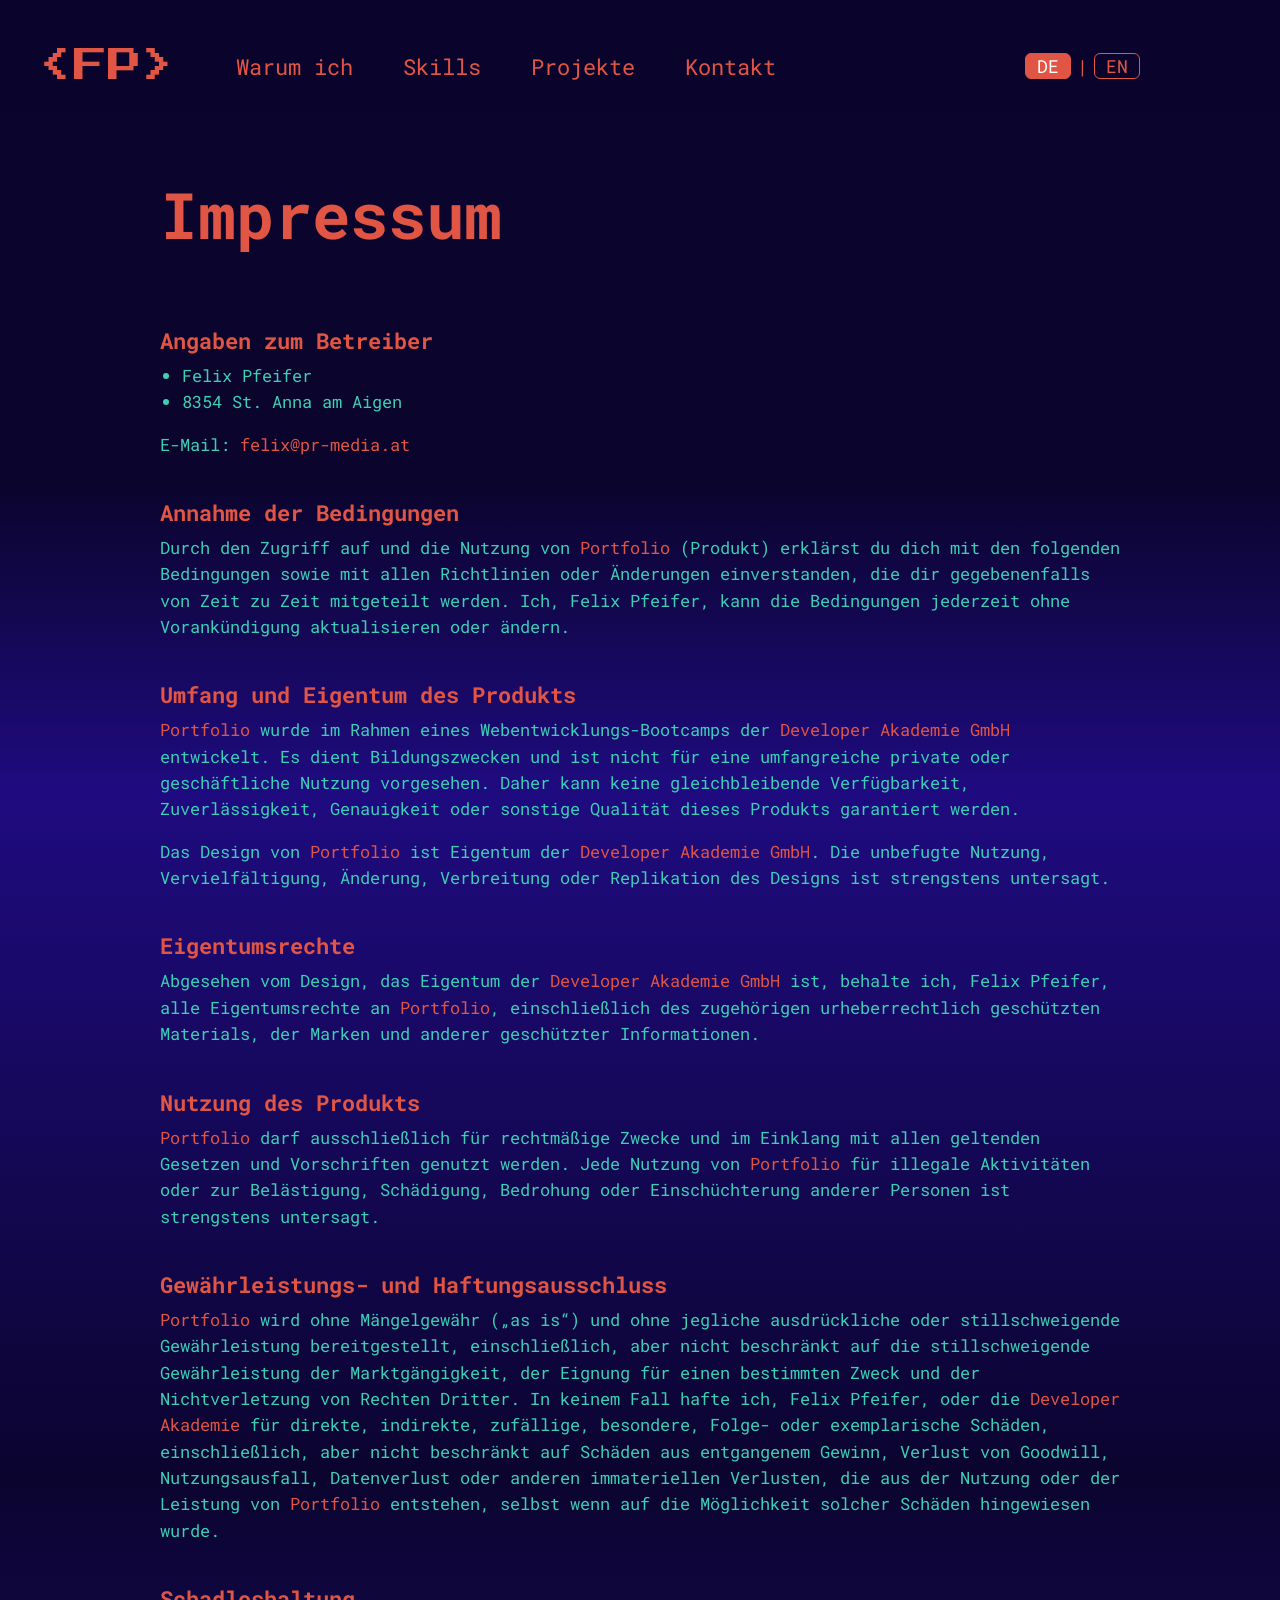
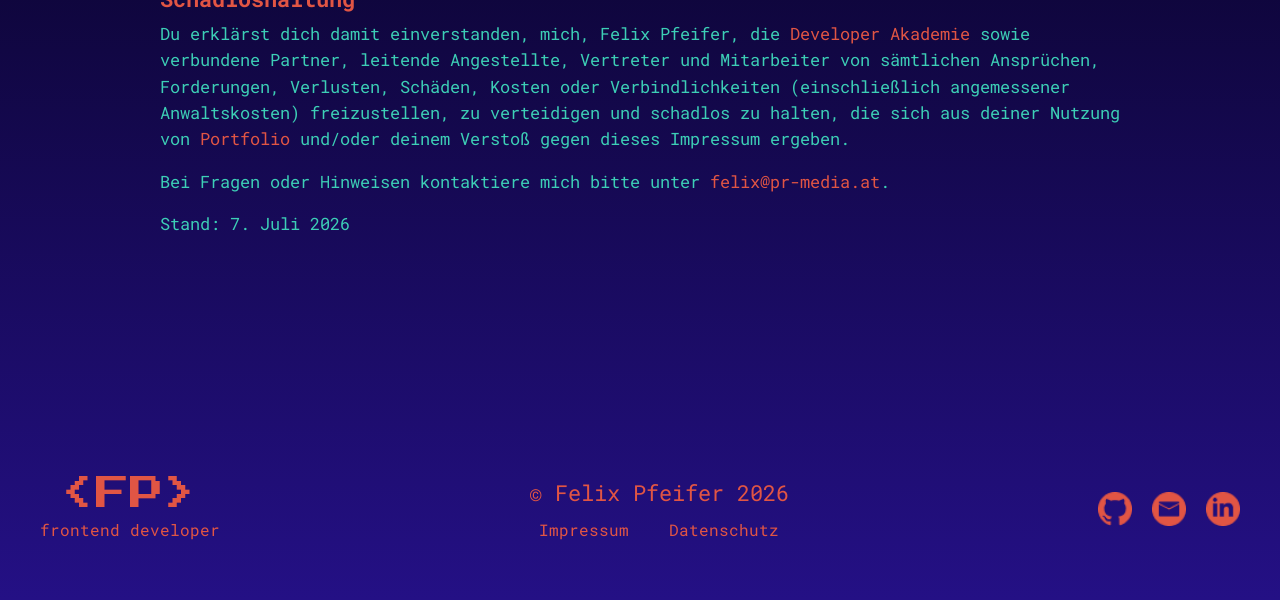
==== commit f74f0c27: "Update stylesheet and script references to include versioning for cache management" ====
--- a/legal-notice.html
+++ b/legal-notice.html
@@ -6,7 +6,7 @@
     <meta name="viewport" content="width=device-width, initial-scale=1.0" />
     <title>Felix Pfeifer</title>
     <link rel="icon" type="image/x-icon" href="./images/Favicon.png" />
-    <link rel="stylesheet" href="style.css" />
+    <link rel="stylesheet" href="style.css?v=2" />
     <link rel="preconnect" href="https://fonts.googleapis.com" />
     <link rel="preconnect" href="https://fonts.gstatic.com" crossorigin />
     <link
@@ -162,7 +162,7 @@
         </div>
     </footer>
     </div>
-    <script src="i18n.js"></script>
-    <script src="script.js"></script>
+    <script src="i18n.js?v=2"></script>
+    <script src="script.js?v=2"></script>
 </body>
 </html>
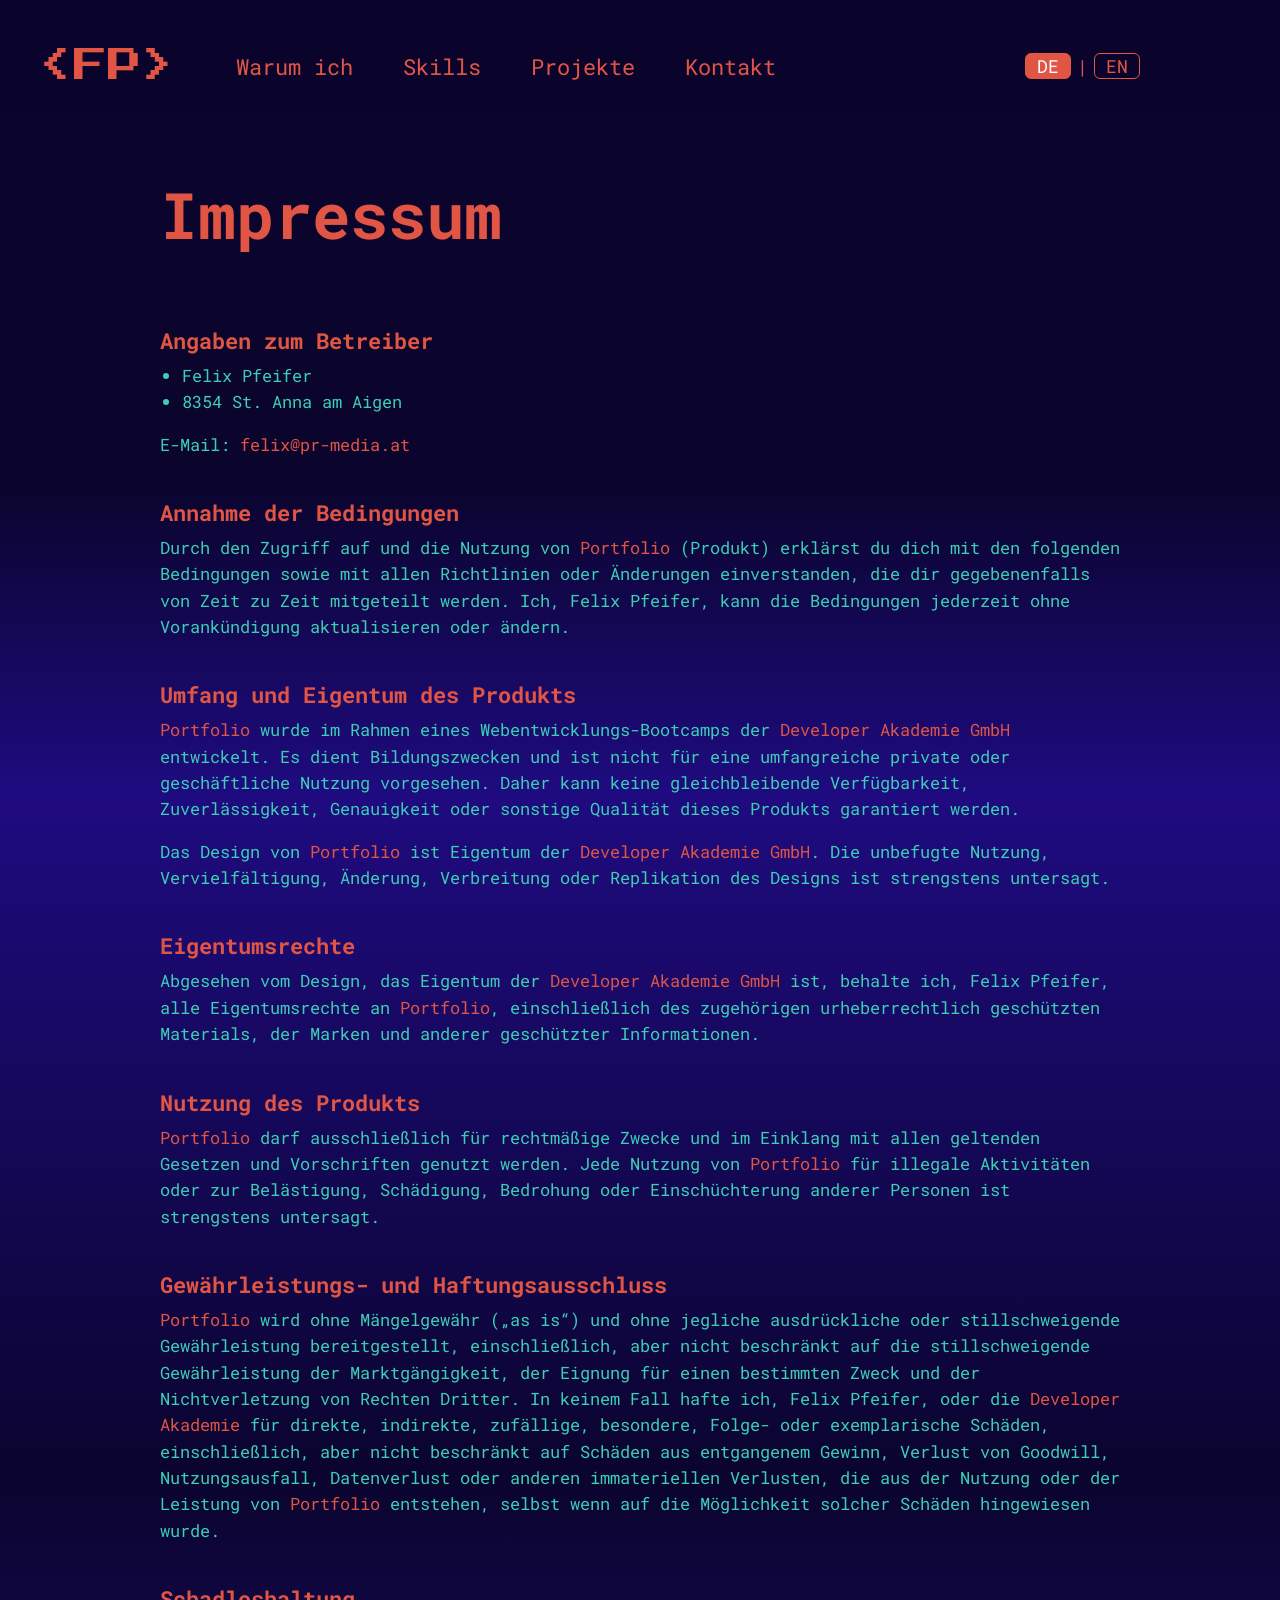
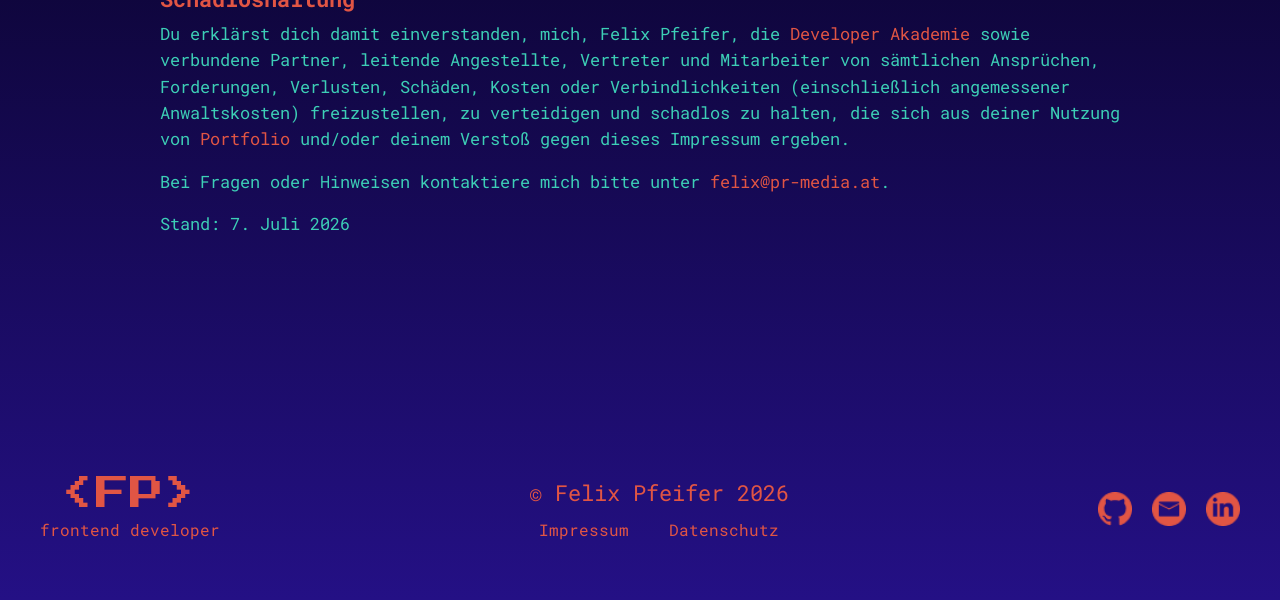
==== commit 859b7c77: "Update stylesheet and script references for cache management; enhance contact form validation and st" ====
--- a/legal-notice.html
+++ b/legal-notice.html
@@ -6,7 +6,7 @@
     <meta name="viewport" content="width=device-width, initial-scale=1.0" />
     <title>Felix Pfeifer</title>
     <link rel="icon" type="image/x-icon" href="./images/Favicon.png" />
-    <link rel="stylesheet" href="style.css?v=2" />
+    <link rel="stylesheet" href="style.css?v=3" />
     <link rel="preconnect" href="https://fonts.googleapis.com" />
     <link rel="preconnect" href="https://fonts.gstatic.com" crossorigin />
     <link
@@ -163,6 +163,6 @@
     </footer>
     </div>
     <script src="i18n.js?v=2"></script>
-    <script src="script.js?v=2"></script>
+    <script src="script.js?v=3"></script>
 </body>
 </html>
--- a/style.css
+++ b/style.css
@@ -152,7 +152,7 @@
 }
 
 .me {
-    min-height: calc(100vh - 112px);
+    min-height: min(calc(100vh - 112px), 760px);
     position: relative;
 }
 
@@ -170,6 +170,12 @@
     font-family: "Roboto Mono", monospace;
     letter-spacing: 4px;
     font-size: 16px;
+    transition: background-color 0.2s ease, color 0.2s ease;
+}
+
+.contact_me_tab:hover {
+    background-color: rgba(61, 207, 182, 0.12);
+    color: #3DCFB6;
 }
 
 .scroll_arrow {
@@ -178,6 +184,11 @@
     top: 280px;
     transform: translateX(-50%);
     cursor: pointer;
+    transition: transform 0.2s ease;
+}
+
+.scroll_arrow:hover {
+    transform: translateX(-50%) translateY(4px);
 }
 
 .scroll_arrow img {
@@ -219,9 +230,9 @@
 .why_me {
     margin-top: 100px;
     width: 100%;
-    min-height: calc(100vh - 112px);
-    display: flex;
-    align-items: stretch;
+    min-height: min(calc(100vh - 112px), 700px);
+    display: flex;
+    align-items: center;
     justify-content: space-between;
     gap: 60px;
 }
@@ -387,6 +398,8 @@
 
 .let_us_talk_btn:hover {
     color: #E15544;
+    transform: translateY(-3px);
+    box-shadow: 0 6px 16px rgba(0, 244, 191, 0.35);
 }
 
 .headline_myProjects {
@@ -443,6 +456,13 @@
     color: #E15544;
     font-size: 20px;
     border-color: white;
+    transition: transform 0.2s ease, box-shadow 0.2s ease, background-color 0.2s ease, color 0.2s ease;
+}
+
+.Github_Button:hover {
+    transform: translateY(-3px);
+    background-color: rgba(255, 255, 255, 0.08);
+    box-shadow: 0 6px 14px rgba(0, 0, 0, 0.3);
 }
 
 .LiveTest_Button {
@@ -453,6 +473,13 @@
     font-size: 20px;
     border: none;
     margin-left: 20px;
+    transition: transform 0.2s ease, box-shadow 0.2s ease, filter 0.2s ease;
+}
+
+.LiveTest_Button:hover {
+    transform: translateY(-3px);
+    filter: brightness(1.08);
+    box-shadow: 0 6px 16px rgba(0, 244, 191, 0.35);
 }
 
 .Join_img {
@@ -535,6 +562,14 @@
     flex-direction: column;
     gap: 32px;
     max-width: 540px;
+}
+
+/* Groups an input with its error text so the reserved error slot stays attached
+   to the field and toggling the message never shifts the surrounding layout. */
+.contact_field {
+    display: flex;
+    flex-direction: column;
+    gap: 6px;
 }
 
 .contact_right {
@@ -578,6 +613,7 @@
     font-family: "Roboto Mono", monospace;
     resize: none;
     box-sizing: border-box;
+    transition: border-color 0.2s ease;
 }
 
 .contact_input_name {
@@ -590,6 +626,7 @@
     font-size: 16px;
     font-family: "Roboto Mono", monospace;
     box-sizing: border-box;
+    transition: border-color 0.2s ease;
 }
 
 .contact_input_name::placeholder,
@@ -598,6 +635,11 @@
     opacity: 0.7;
 }
 
+.contact_input_name.input--error,
+.contact_input_yourMessage.input--error {
+    border-color: #ff3d00;
+}
+
 .checkbox__row {
     display: flex;
     align-items: flex-start;
@@ -608,12 +650,14 @@
     accent-color: #E15544;
     background-color: transparent;
     margin-top: 3px;
+    cursor: pointer;
 }
 
 .lable_privacy_policy {
     color: white;
     font-family: "Roboto Mono", monospace;
     font-size: 16px;
+    cursor: pointer;
 }
 
 .contact_Send_btn {
@@ -626,11 +670,30 @@
     font-size: 18px;
     font-family: "Roboto Mono", monospace;
     cursor: pointer;
+    transition: transform 0.2s ease, color 0.2s ease, border-color 0.2s ease, box-shadow 0.2s ease;
+}
+
+.contact_Send_btn:hover:not(:disabled) {
+    color: #00F4BF;
+    border-color: #00F4BF;
+    transform: translateY(-2px);
+    box-shadow: 0 6px 14px rgba(0, 244, 191, 0.25);
+}
+
+.contact_Send_btn:disabled {
+    opacity: 0.45;
+    cursor: not-allowed;
 }
 
 .arrow_up {
     align-self: flex-start;
     margin-left: 20px;
+    display: inline-block;
+    transition: transform 0.2s ease;
+}
+
+.arrow_up:hover {
+    transform: translateY(-4px);
 }
 
 .arrow_up img {
@@ -680,6 +743,13 @@
 .social_links_btn {
     height: 34px;
     width: 34px;
+    display: inline-block;
+    transition: transform 0.2s ease, opacity 0.2s ease;
+}
+
+.social_links_btn:hover {
+    transform: translateY(-3px);
+    opacity: 0.8;
 }
 
 .social_links_btn img {
@@ -701,7 +771,7 @@
 
 @media (min-width: 1440px) {
     .me {
-        height: calc(100vh - 112px);
+        height: min(calc(100vh - 112px), 820px);
         min-height: 750px;
     }
 
@@ -727,7 +797,7 @@
 
     .felix_png {
         right: 120px;
-        height: 62vh;
+        height: min(62vh, 640px);
         width: auto;
         aspect-ratio: 539 / 554;
     }
@@ -1204,6 +1274,11 @@
     width: 34px;
     height: 3px;
     background-color: #E15544;
+    transition: background-color 0.2s ease;
+}
+
+.burger_btn:hover span {
+    background-color: #00F4BF;
 }
 
 .mobile_menu {
@@ -1233,6 +1308,12 @@
     line-height: 1;
     font-family: "Roboto Mono", monospace;
     cursor: pointer;
+    transition: transform 0.2s ease, color 0.2s ease;
+}
+
+.mobile_menu_close:hover {
+    transform: rotate(90deg);
+    color: #00F4BF;
 }
 
 .mobile_nav_links {
@@ -1599,6 +1680,15 @@
         justify-content: center;
     }
 
+
+    .contact_field {
+        display: contents;
+    }
+
+    .error__text:empty {
+        display: none;
+    }
+
     .contact_Send_btn {
         order: 5;
         align-self: center;
@@ -1742,8 +1832,5 @@
     color: #ff3d00;
     padding-left: 4px;
     font-family: "Roboto Mono", monospace;
-}
-
-.error__text:empty {
-    display: none;
+    min-height: 15px;
 }
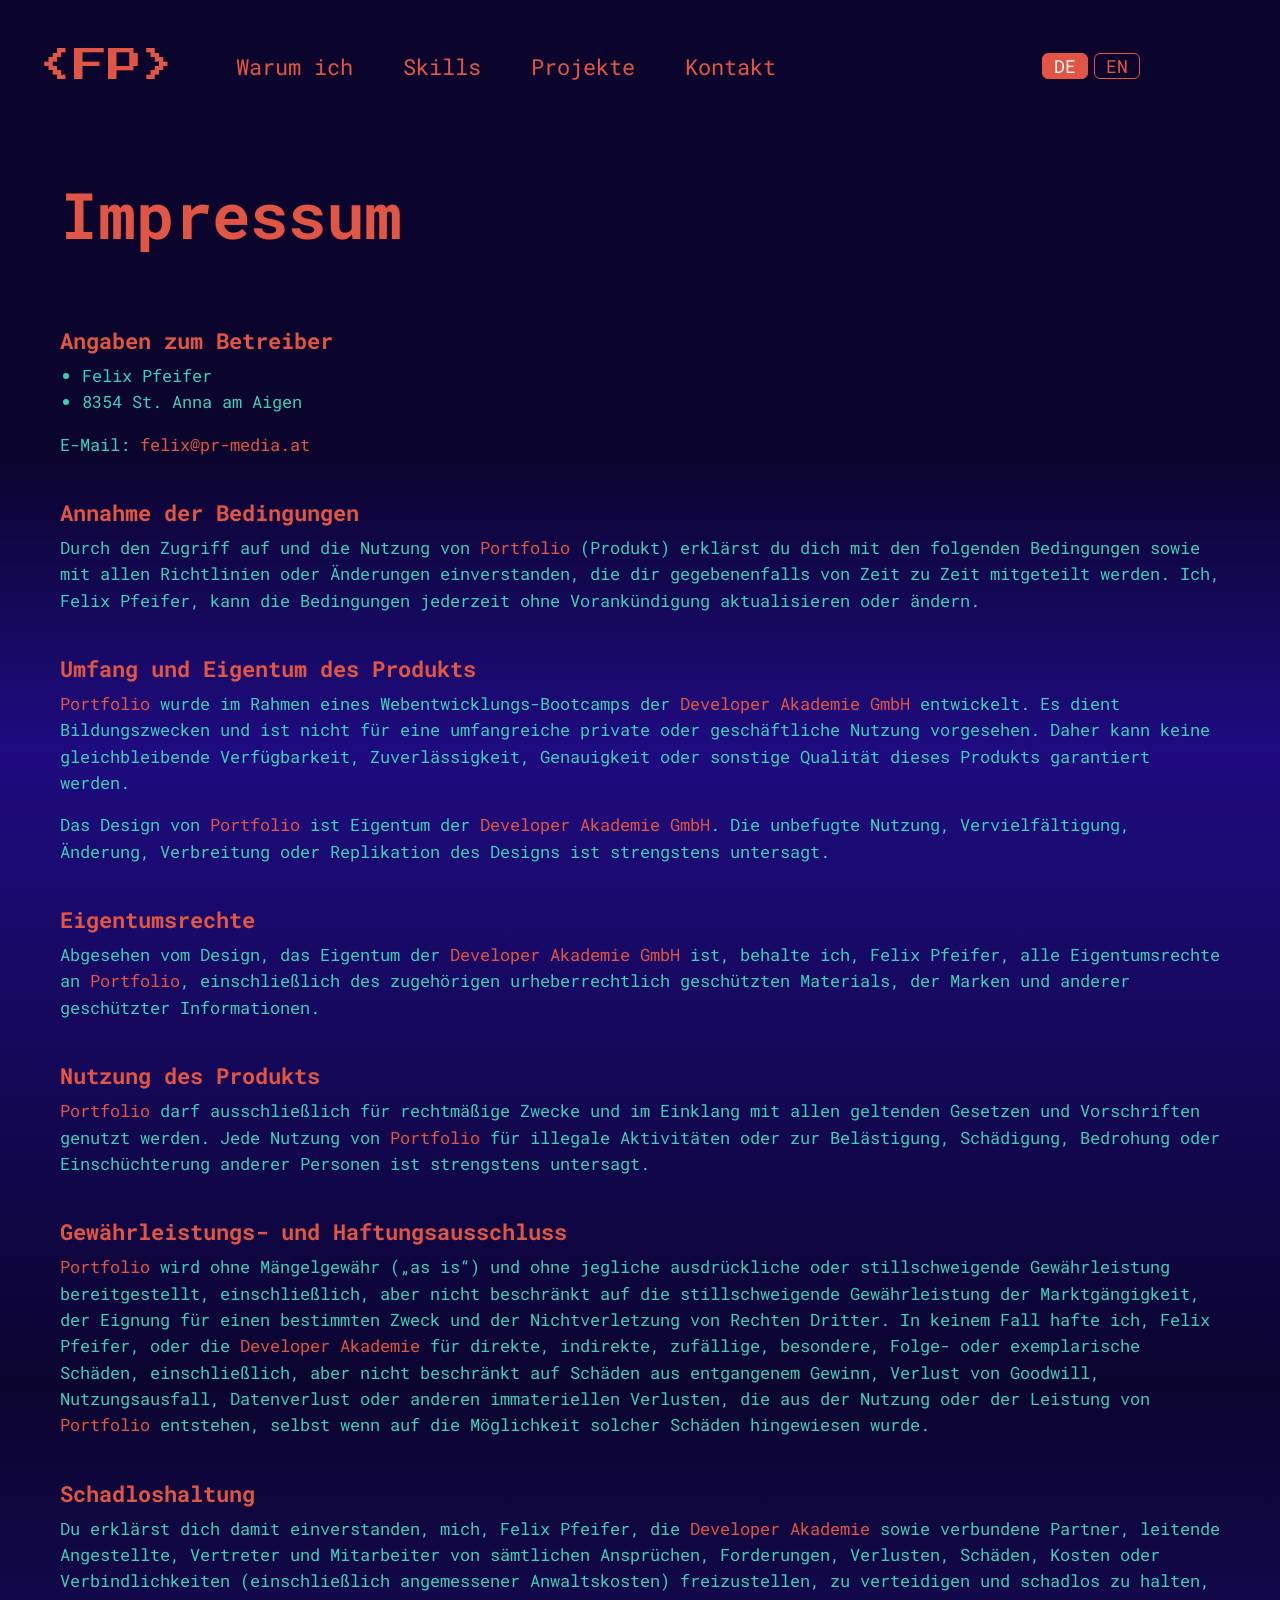
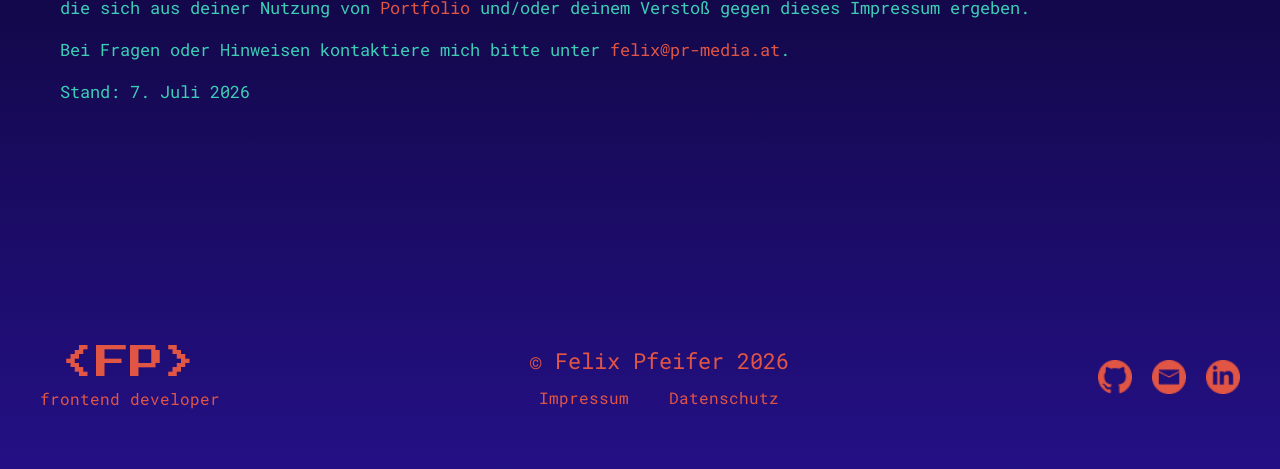
==== commit fff7d441: "Enhance internationalization support and user feedback; update toast messages and improve contact fo" ====
--- a/legal-notice.html
+++ b/legal-notice.html
@@ -27,9 +27,8 @@
             <a class="link" href="./index.html#contact" data-i18n="nav.contact">Kontakt</a>
         </nav>
         <div class="lang-btn" id="langToggle">
-            <span class="lang-opt lang-active" data-lang="de" onclick="window.setLang('de')">DE</span>
-            <span class="lang-sep">|</span>
-            <span class="lang-opt" data-lang="en" onclick="window.setLang('en')">EN</span>
+            <button type="button" class="lang-opt lang-active" data-lang="de" onclick="window.setLang('de')">DE</button>
+            <button type="button" class="lang-opt" data-lang="en" onclick="window.setLang('en')">EN</button>
         </div>
         <button class="burger_btn" id="burgerBtn" aria-label="Menü öffnen">
             <span></span>
@@ -46,9 +45,8 @@
             <a class="mobile_link" href="./index.html#projects" data-i18n="nav.projects">Projekte</a>
             <a class="mobile_link" href="./index.html#contact" data-i18n="nav.contact">Kontakt</a>
             <div class="lang-btn mobile_lang">
-                <span class="lang-opt lang-active" data-lang="de" onclick="window.setLang('de')">DE</span>
-                <span class="lang-sep">|</span>
-                <span class="lang-opt" data-lang="en" onclick="window.setLang('en')">EN</span>
+                <button type="button" class="lang-opt lang-active" data-lang="de" onclick="window.setLang('de')">DE</button>
+                <button type="button" class="lang-opt" data-lang="en" onclick="window.setLang('en')">EN</button>
             </div>
         </nav>
     </div>
--- a/style.css
+++ b/style.css
@@ -48,7 +48,7 @@
     left: 50%;
     transform: translateX(-50%);
     width: 100vw;
-    background: rgba(11, 4, 45, 0.9);
+    background: rgba(11, 4, 45, 1);
     backdrop-filter: blur(8px);
     -webkit-backdrop-filter: blur(8px);
     z-index: -1;
@@ -147,6 +147,7 @@
     color: #E15544;
     font-size: 46px;
     padding-top: 10px;
+    margin-top: 30px;
     font-family: "Roboto Mono", monospace;
     margin-left: 100px;
 }
@@ -154,6 +155,10 @@
 .me {
     min-height: min(calc(100vh - 112px), 760px);
     position: relative;
+}
+
+.me_content {
+    display: contents;
 }
 
 .contact_me_tab {
@@ -185,6 +190,7 @@
     transform: translateX(-50%);
     cursor: pointer;
     transition: transform 0.2s ease;
+    z-index: 2;
 }
 
 .scroll_arrow:hover {
@@ -491,7 +497,7 @@
 }
 
 .testimonials {
-    margin-bottom: 150px;
+    margin-bottom: 40px;
 }
 
 .headline_testimonials {
@@ -564,8 +570,6 @@
     max-width: 540px;
 }
 
-/* Groups an input with its error text so the reserved error slot stays attached
-   to the field and toggling the message never shifts the surrounding layout. */
 .contact_field {
     display: flex;
     flex-direction: column;
@@ -771,32 +775,49 @@
 
 @media (min-width: 1440px) {
     .me {
-        height: min(calc(100vh - 112px), 820px);
-        min-height: 750px;
+        min-height: calc(100vh - 112px);
+        display: flex;
+        align-items: center;
+        padding-left: 60px;
+    }
+
+    .me_content {
+        display: flex;
+        flex-direction: column;
+        align-items: center;
+        gap: 30px;
+    }
+
+    h1 {
+        font-size: 72px;
     }
 
     .me_text_group {
-        bottom: auto;
-        top: 80px;
-        left: 100px;
+        position: static;
+        margin: 0;
+        align-self: stretch;
     }
 
     .contact_me_tab {
+        position: static;
         writing-mode: horizontal-tb;
-        left: 42%;
-        top: 340px;
-        transform: translateX(-50%);
-        padding: 10px 18px;
+        transform: none;
+        letter-spacing: 4px;
+        padding: 12px 22px;
     }
 
     .scroll_arrow {
-        left: 42%;
-        top: 420px;
-        transform: translateX(-50%);
+        position: static;
+        transform: none;
+    }
+
+    .scroll_arrow:hover {
+        transform: translateY(4px);
     }
 
     .felix_png {
-        right: 120px;
+        right: 60px;
+        bottom: 0;
         height: min(62vh, 640px);
         width: auto;
         aspect-ratio: 539 / 554;
@@ -1250,12 +1271,13 @@
 
     .why_me_txt {
         text-align: center;
+        max-width: 100%;
     }
 
     .let_us_talk_btn {
         margin-top: 10px;
         margin-right: 0;
-        margin-left: 500px;
+        margin-left: 0;
     }
 }
 
@@ -1747,8 +1769,7 @@
         gap: 10px;
     }
 }
-/* Legal / privacy pages have little content – keep the footer pinned to the
-   bottom on very large screens instead of floating in the middle of the page. */
+
 .page-container:has(.legal_page) {
     display: flex;
     flex-direction: column;
@@ -1760,7 +1781,7 @@
 }
 
 .legal_page {
-    max-width: 1000px;
+    max-width: 1440px;
     margin: 0 auto;
     padding: 60px 20px 140px 20px;
     font-family: "Roboto Mono", monospace;
@@ -1829,8 +1850,45 @@
 }
 .error__text {
     font-size: 12px;
+    line-height: 15px;
     color: #ff3d00;
     padding-left: 4px;
     font-family: "Roboto Mono", monospace;
     min-height: 15px;
+}
+
+.toast {
+    position: fixed;
+    left: 50%;
+    bottom: 40px;
+    z-index: 200;
+    background-color: #0B042D;
+    color: #3DCFB6;
+    border: 1px solid #3DCFB6;
+    border-radius: 5px;
+    padding: 14px 24px;
+    font-family: "Roboto Mono", monospace;
+    font-size: 16px;
+    max-width: calc(100vw - 40px);
+    text-align: center;
+    box-shadow: 0 6px 16px rgba(0, 0, 0, 0.4);
+    animation: toast_in_out 3.5s ease forwards;
+}
+
+@keyframes toast_in_out {
+    0% {
+        opacity: 0;
+        transform: translate(-50%, 16px);
+    }
+
+    12%,
+    88% {
+        opacity: 1;
+        transform: translate(-50%, 0);
+    }
+
+    100% {
+        opacity: 0;
+        transform: translate(-50%, 16px);
+    }
 }
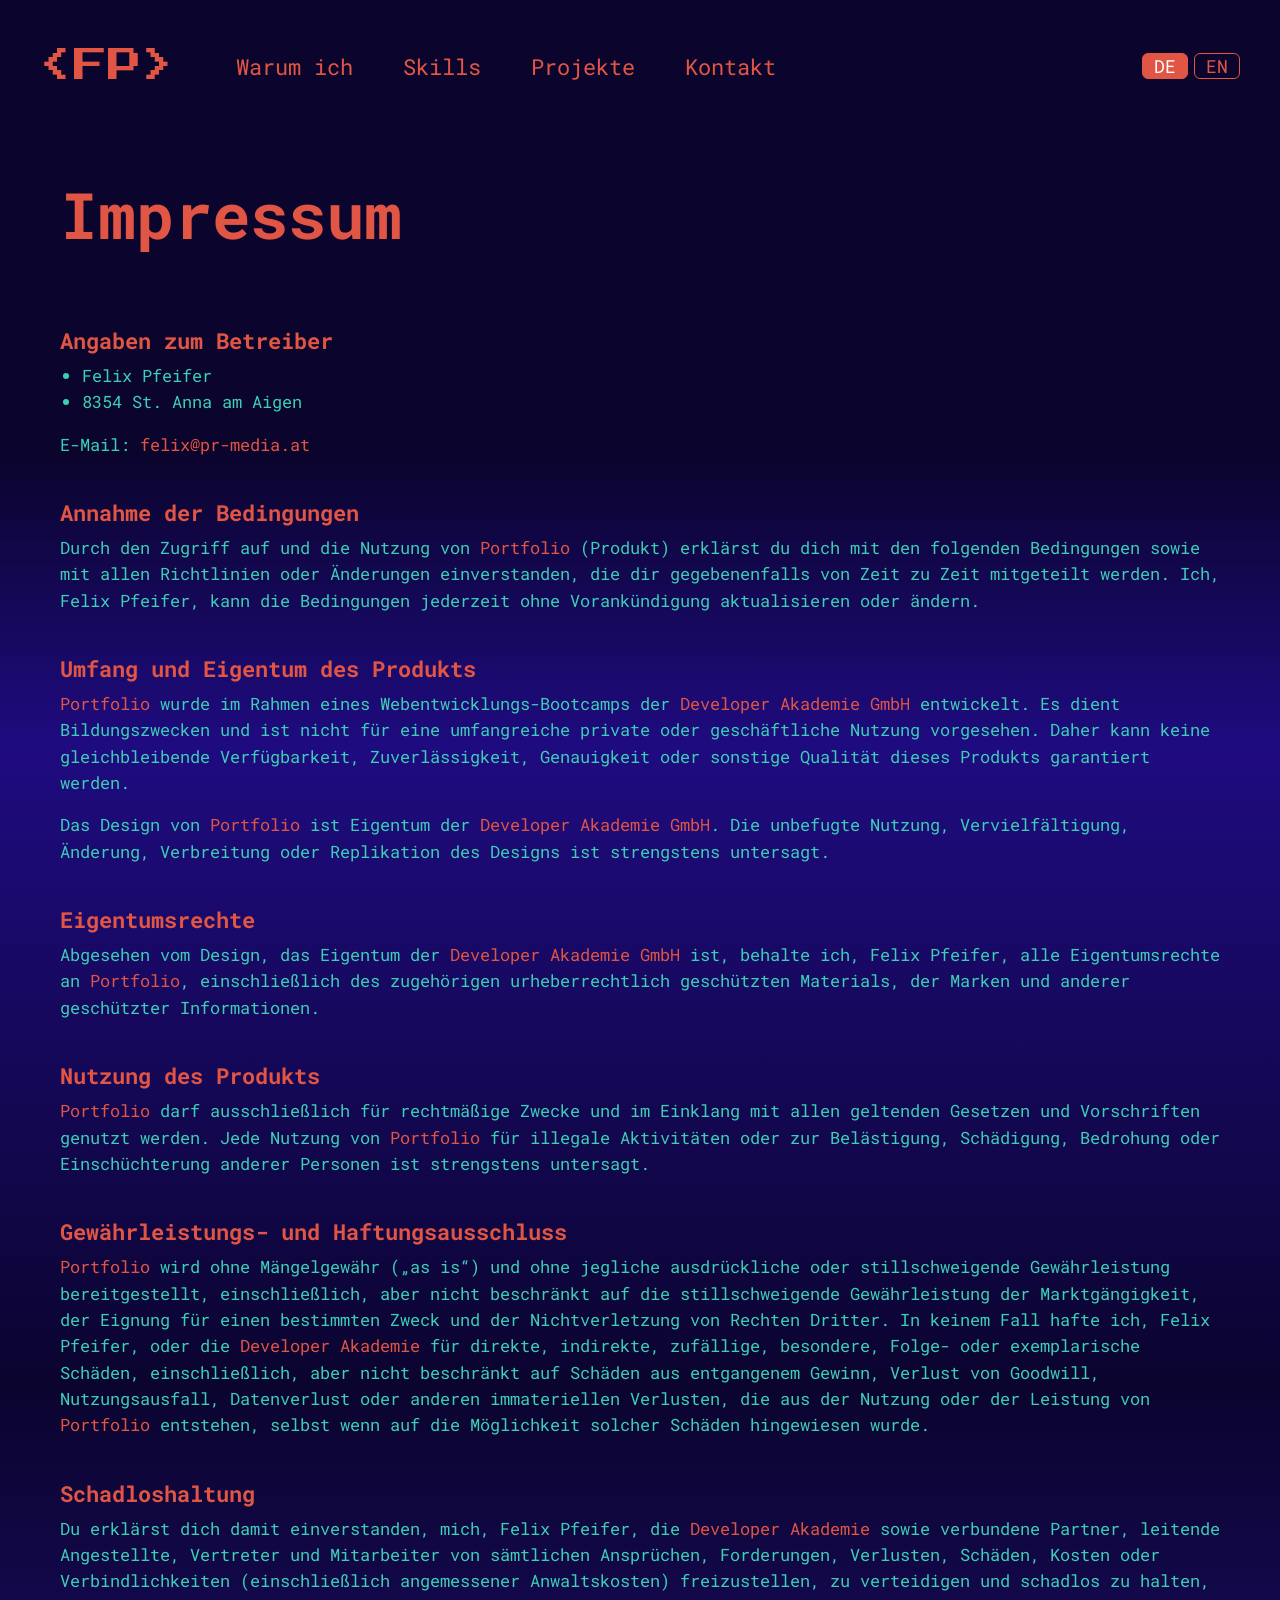
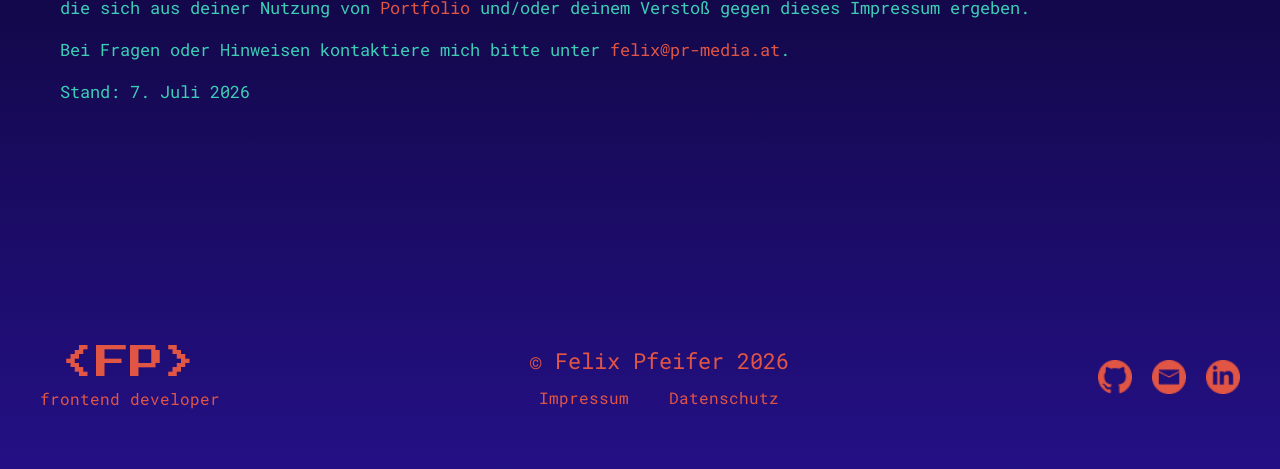
==== commit 6917a8b4: "Update stylesheet version to v13 and adjust layout for improved responsiveness; refine styles for be" ====
--- a/legal-notice.html
+++ b/legal-notice.html
@@ -6,7 +6,7 @@
     <meta name="viewport" content="width=device-width, initial-scale=1.0" />
     <title>Felix Pfeifer</title>
     <link rel="icon" type="image/x-icon" href="./images/Favicon.png" />
-    <link rel="stylesheet" href="style.css?v=3" />
+    <link rel="stylesheet" href="style.css?v=13" />
     <link rel="preconnect" href="https://fonts.googleapis.com" />
     <link rel="preconnect" href="https://fonts.gstatic.com" crossorigin />
     <link
@@ -160,7 +160,7 @@
         </div>
     </footer>
     </div>
-    <script src="i18n.js?v=2"></script>
-    <script src="script.js?v=3"></script>
+    <script src="i18n.js?v=3"></script>
+    <script src="script.js?v=4"></script>
 </body>
 </html>
--- a/style.css
+++ b/style.css
@@ -10,6 +10,7 @@
 
 html {
     scroll-padding-top: 120px;
+    overflow-x: clip;
 }
 
 body {
@@ -23,7 +24,7 @@
 }
 
 .page-container {
-    max-width: 1520px;
+    max-width: 1440px;
     margin: 0 auto;
     padding: 0 40px;
 }
@@ -82,7 +83,7 @@
     gap: 6px;
     flex-shrink: 0;
     margin-left: auto;
-    margin-right: 100px;
+    margin-right: 0;
     font-family: "Roboto Mono", monospace;
     font-size: 18px;
 }
@@ -153,11 +154,15 @@
 }
 
 .me {
-    min-height: min(calc(100vh - 112px), 760px);
+    min-height: 100dvh;
     position: relative;
 }
 
 .me_content {
+    display: contents;
+}
+
+.cta_group {
     display: contents;
 }
 
@@ -225,7 +230,7 @@
 .felix_png {
     position: absolute;
     right: 50px;
-    bottom: 0;
+    bottom: 112px;
     height: 554px;
     width: 539px;
     object-fit: cover;
@@ -392,7 +397,7 @@
 .let_us_talk_btn {
     height: 64px;
     width: 175px;
-    margin-right: -60px;
+    margin-right: -104px;
     margin-top: -50px;
     background-color: #00F4BF;
     border: none;
@@ -773,9 +778,9 @@
     font-size: 16px;
 }
 
-@media (min-width: 1440px) {
+@media (min-width: 1101px) {
     .me {
-        min-height: calc(100vh - 112px);
+        min-height: 100dvh;
         display: flex;
         align-items: center;
         padding-left: 60px;
@@ -788,8 +793,12 @@
         gap: 30px;
     }
 
-    h1 {
-        font-size: 72px;
+    .cta_group {
+        display: flex;
+        flex-direction: column;
+        align-items: center;
+        gap: 30px;
+        width: fit-content;
     }
 
     .me_text_group {
@@ -816,11 +825,79 @@
     }
 
     .felix_png {
+        right: 40px;
+        bottom: 112px;
+        width: clamp(340px, 34vw, 520px);
+        height: auto;
+        aspect-ratio: 539 / 554;
+    }
+}
+
+@media (min-width: 1440px) {
+    h1 {
+        font-size: 72px;
+    }
+
+    .felix_png {
         right: 60px;
+        width: auto;
+        height: min(62vh, 640px);
+    }
+}
+
+@media (min-width: 1600px) {
+    .me {
+        display: block;
+        position: relative;
+        min-height: 100dvh;
+        width: 100%;
+        margin-left: 0;
+        padding-left: 0;
+        padding-right: 0;
+    }
+
+    .me_content {
+        position: absolute;
+        top: 22vh;
+        left: 0;
+        display: flex;
+        flex-direction: column;
+        align-items: flex-start;
+        gap: 44px;
+        z-index: 2;
+    }
+
+    .cta_group {
+        align-self: flex-start;
+        margin-left: 140px;
+    }
+
+    .me_txt {
+        font-size: clamp(44px, 2vw, 54px);
+    }
+
+    h1 {
+        font-size: clamp(76px, 3.9vw, 100px);
+    }
+
+    .contact_me_tab {
+        font-size: 20px;
+        letter-spacing: 5px;
+        padding: 18px 30px;
+    }
+
+    .scroll_arrow img {
+        width: 32px;
+        height: 74px;
+    }
+
+    .felix_png {
+        left: auto;
+        right: max(-204px, -11.4vh);
         bottom: 0;
-        height: min(62vh, 640px);
         width: auto;
-        aspect-ratio: 539 / 554;
+        height: min(72vh, 1290px);
+        z-index: 1;
     }
 }
 
@@ -856,19 +933,9 @@
         gap: 6px;
         flex-shrink: 0;
         margin-left: auto;
-        margin-right: 100px;
+        margin-right: 0;
         font-family: "Roboto Mono", monospace;
         font-size: 18px;
-    }
-
-    .felix_png {
-        position: absolute;
-        right: 200px;
-        bottom: 40px;
-        height: 520px;
-        width: 460px;
-        object-fit: cover;
-        border-radius: 5px;
     }
 
     h1 {
@@ -1235,9 +1302,10 @@
     .felix_png {
         order: -1;
         position: static;
-        width: 100%;
-        max-width: 400px;
+        width: auto;
+        max-width: min(400px, 100%);
         height: auto;
+        max-height: 42dvh;
         aspect-ratio: auto;
     }
 
@@ -1409,9 +1477,10 @@
     .felix_png {
         order: -1;
         position: static;
-        width: 100%;
-        max-width: 380px;
+        width: auto;
+        max-width: min(380px, 100%);
         height: auto;
+        max-height: 45dvh;
     }
 
     .me_text_group {
@@ -1786,6 +1855,8 @@
     padding: 60px 20px 140px 20px;
     font-family: "Roboto Mono", monospace;
     color: #3DCFB6;
+    overflow-wrap: break-word;
+    hyphens: auto;
 }
 
 .legal_headline {
@@ -1872,7 +1943,7 @@
     max-width: calc(100vw - 40px);
     text-align: center;
     box-shadow: 0 6px 16px rgba(0, 0, 0, 0.4);
-    animation: toast_in_out 3.5s ease forwards;
+    animation: toast_in_out 6s ease forwards;
 }
 
 @keyframes toast_in_out {
@@ -1881,8 +1952,8 @@
         transform: translate(-50%, 16px);
     }
 
-    12%,
-    88% {
+    8%,
+    92% {
         opacity: 1;
         transform: translate(-50%, 0);
     }
@@ -1891,4 +1962,4 @@
         opacity: 0;
         transform: translate(-50%, 16px);
     }
-}+}
